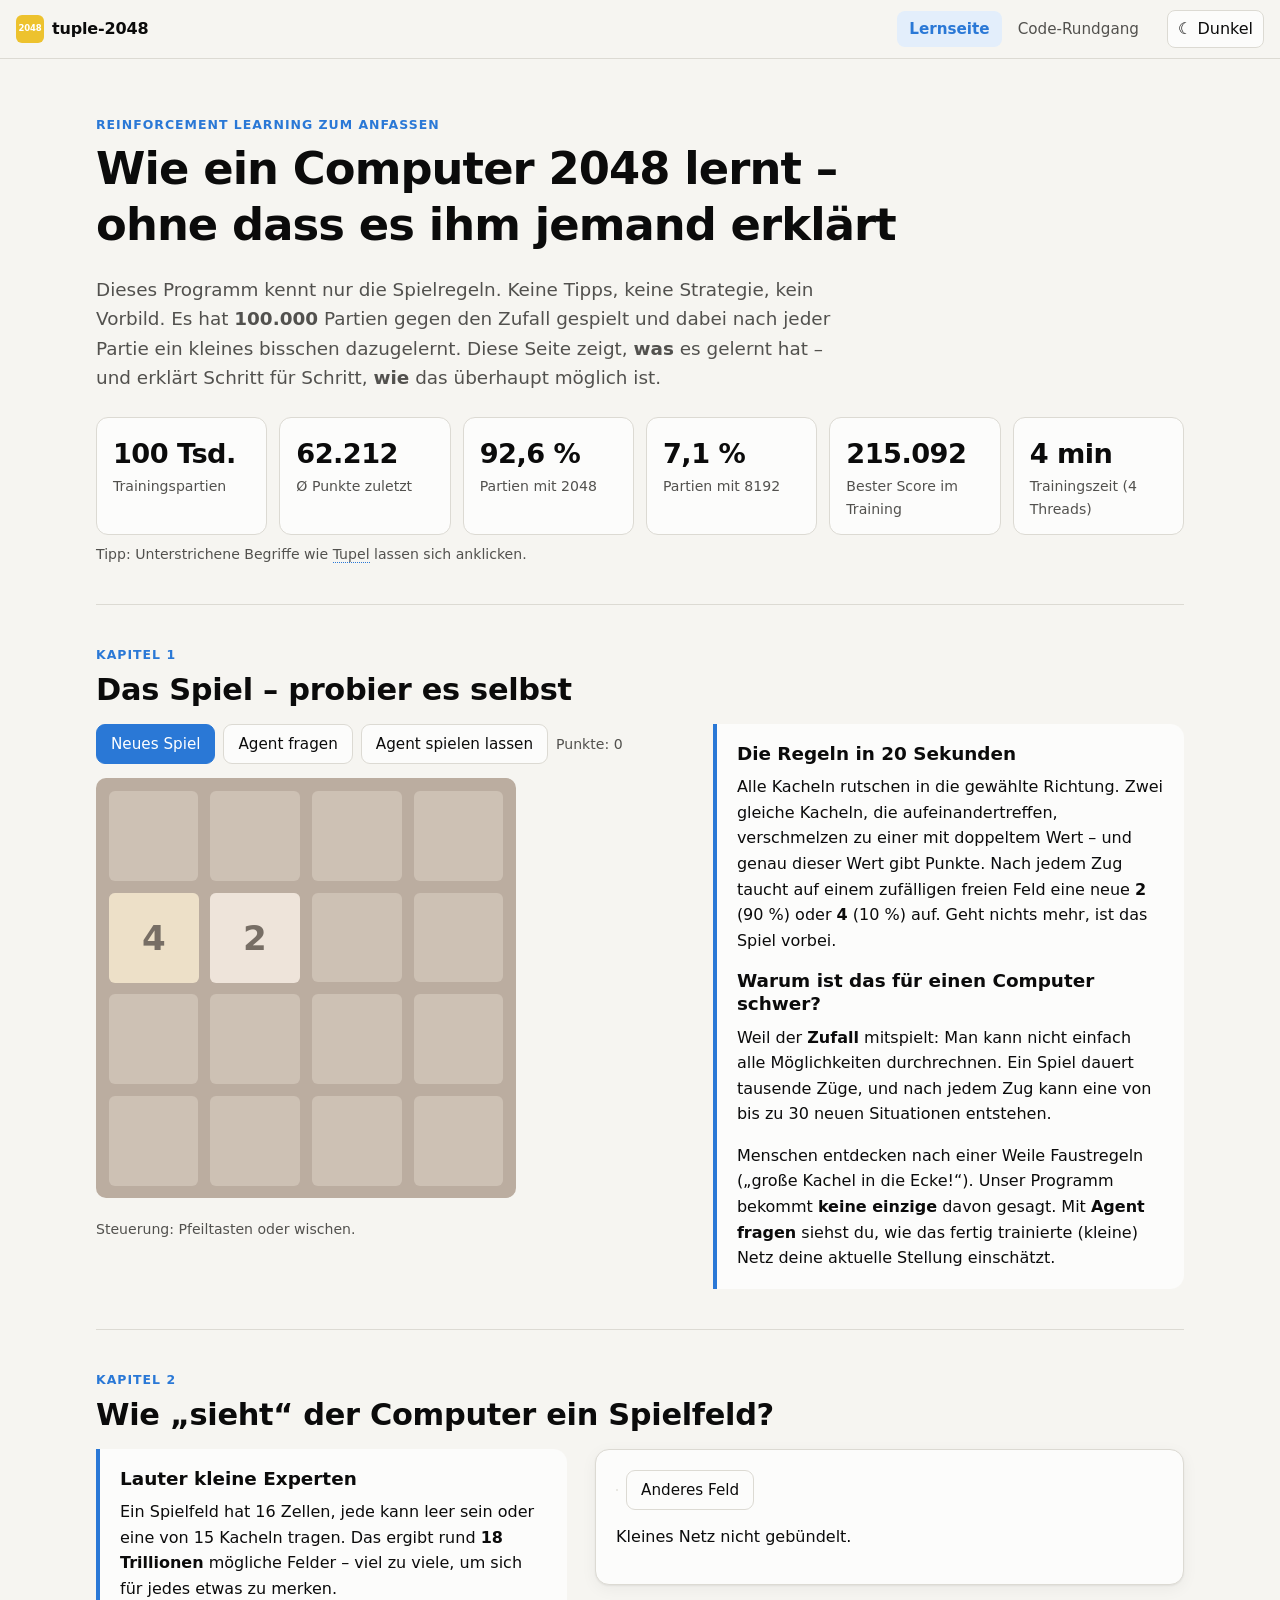
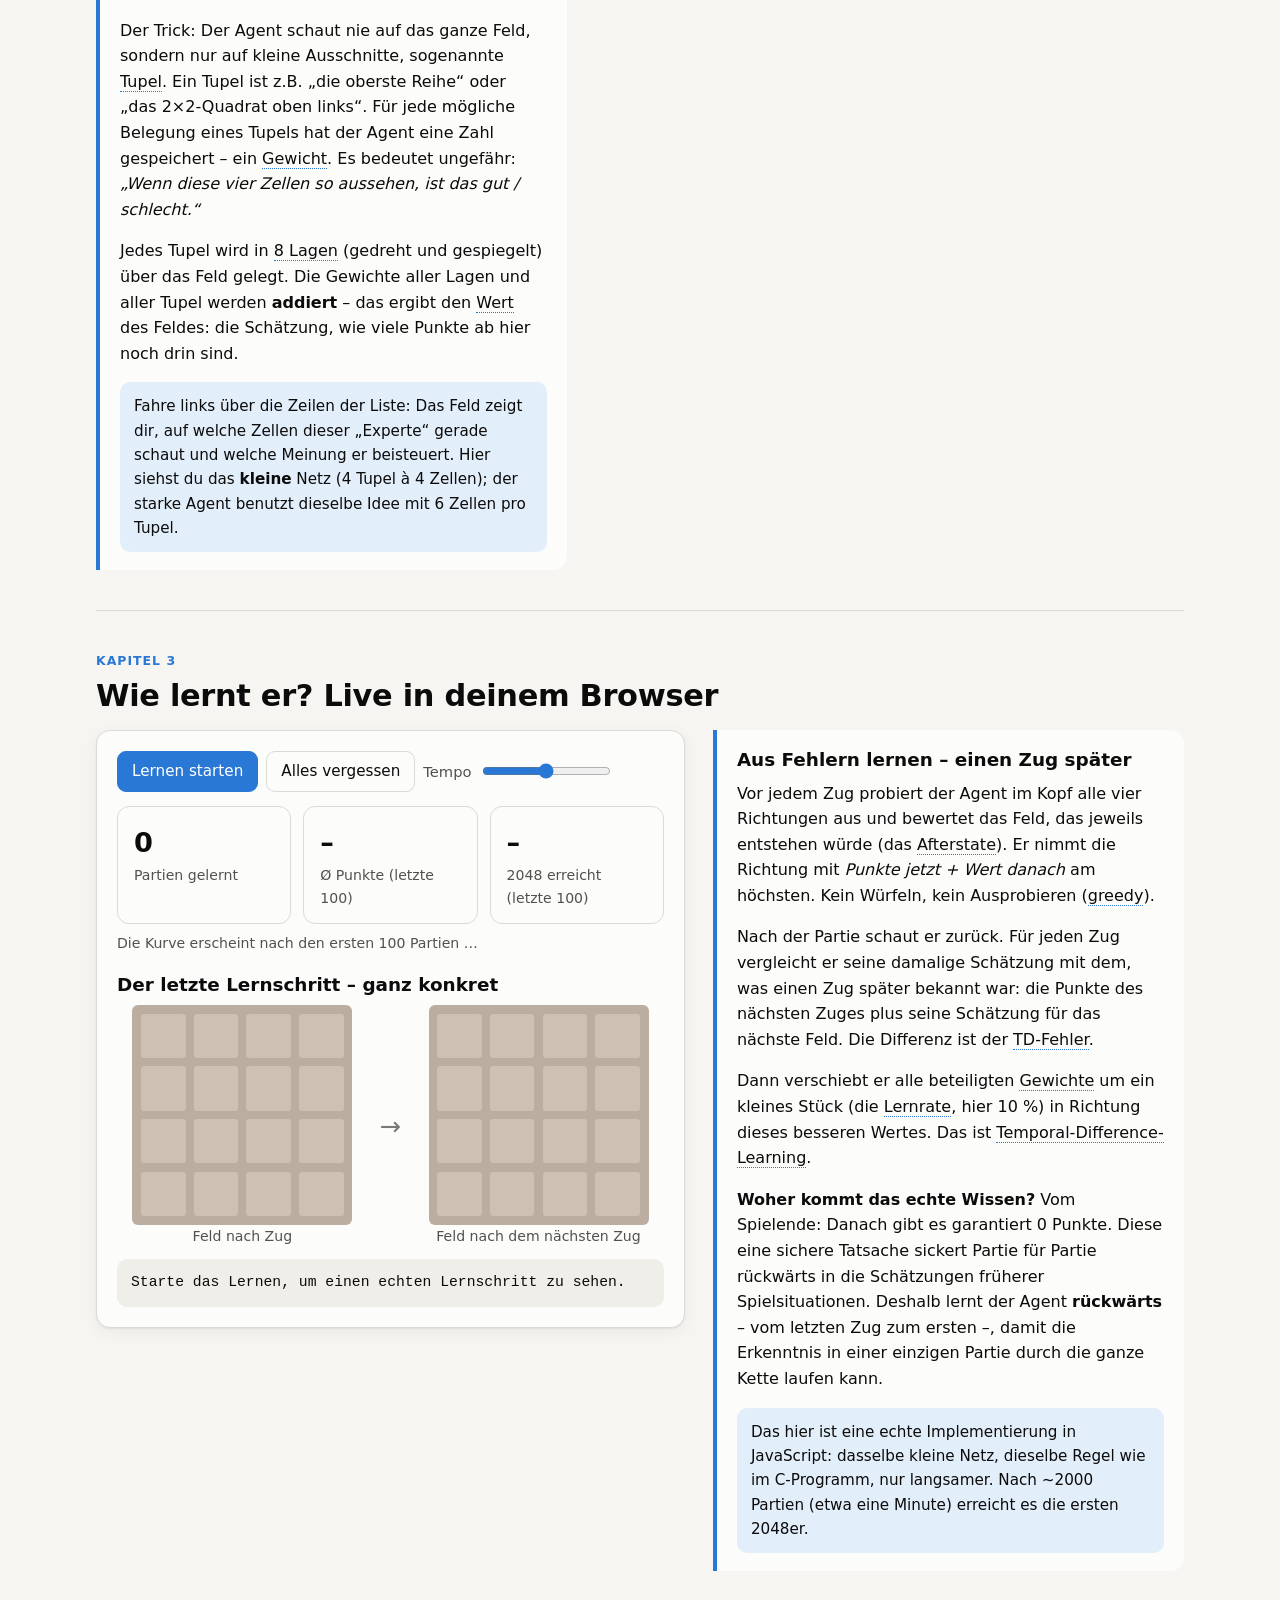
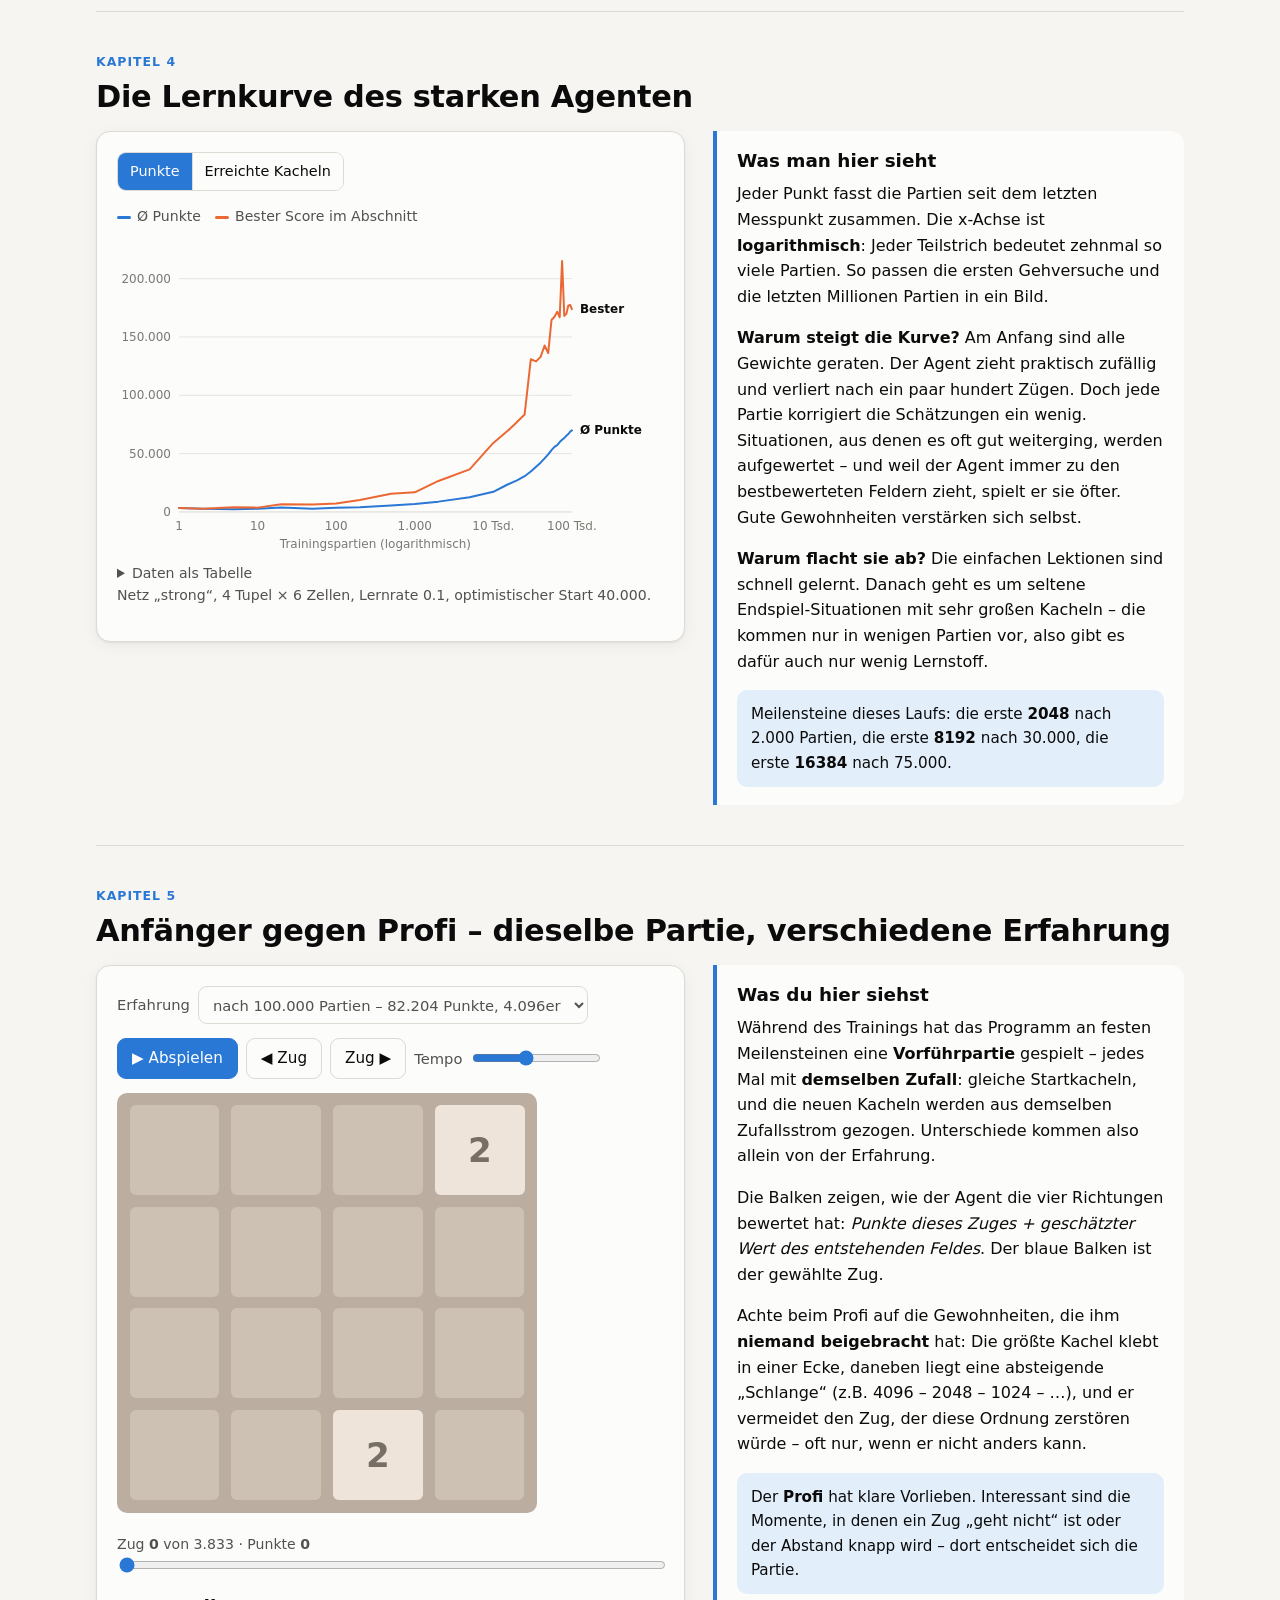
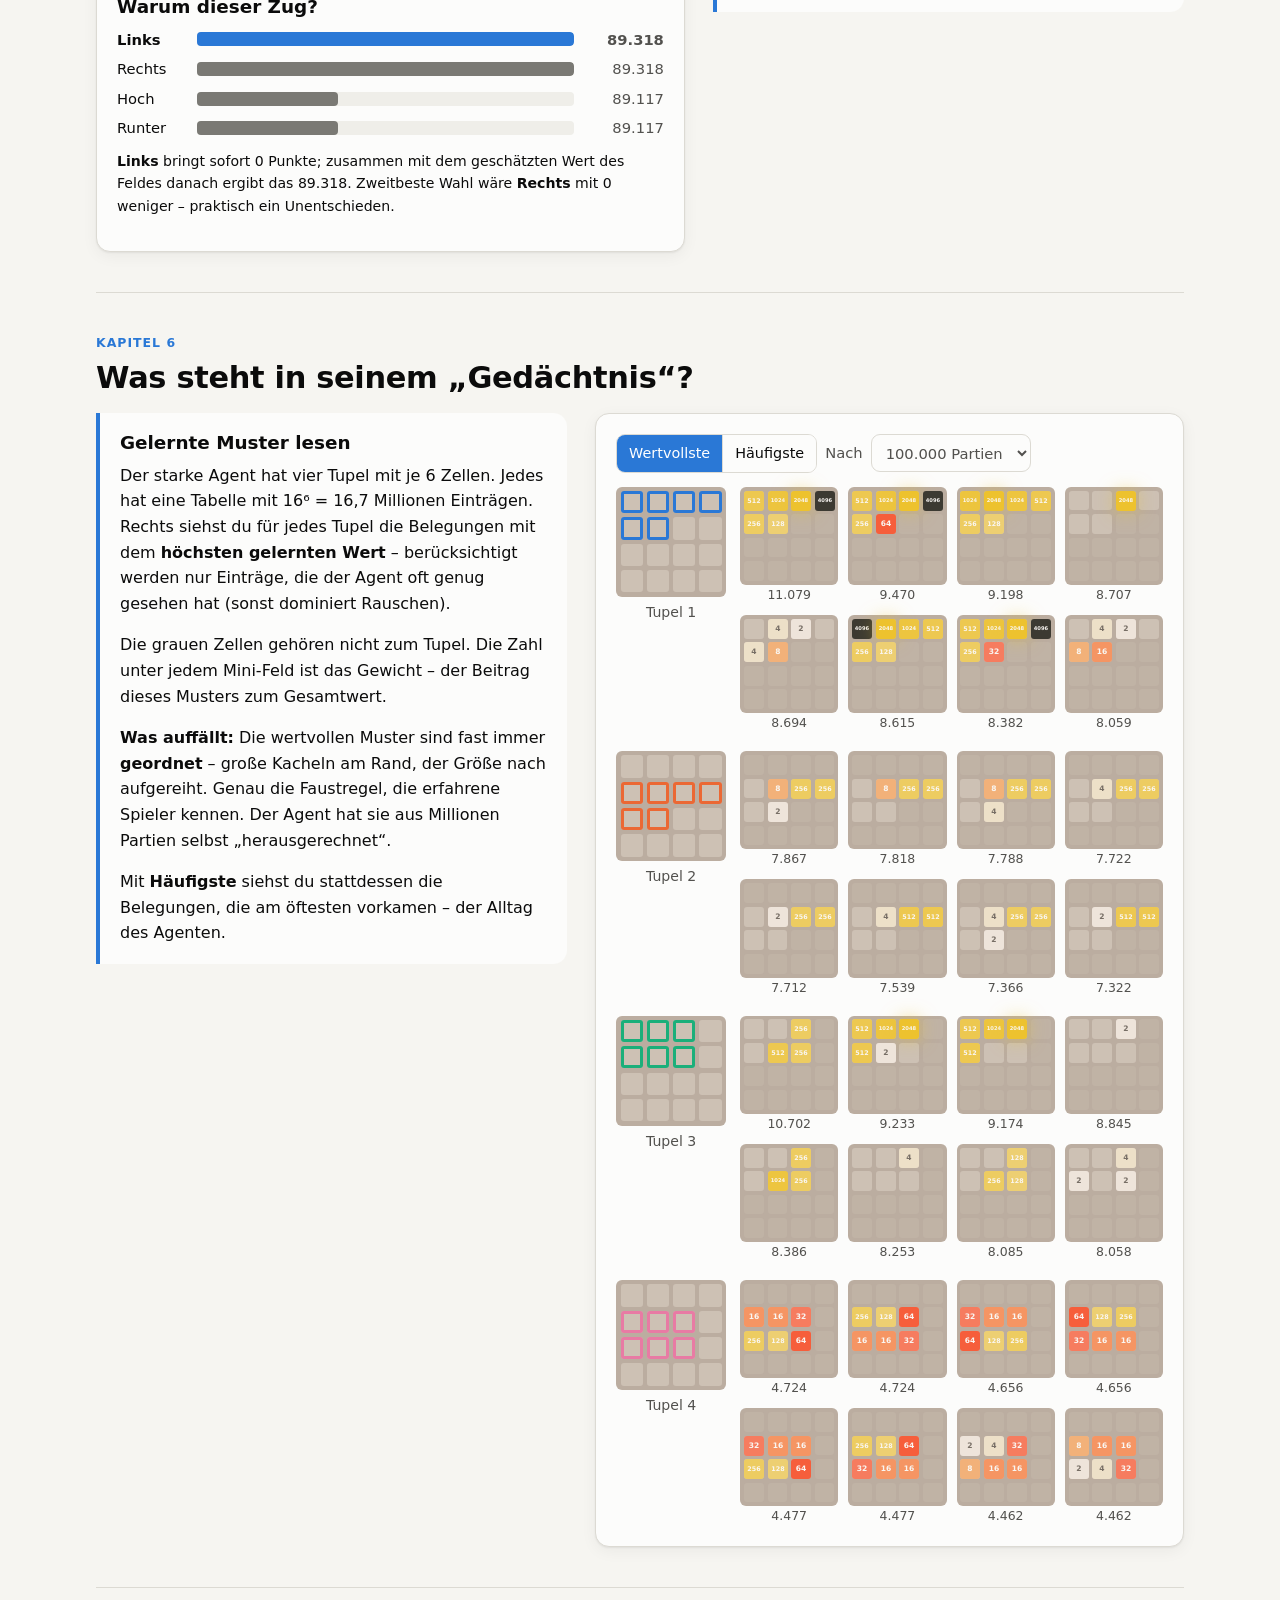
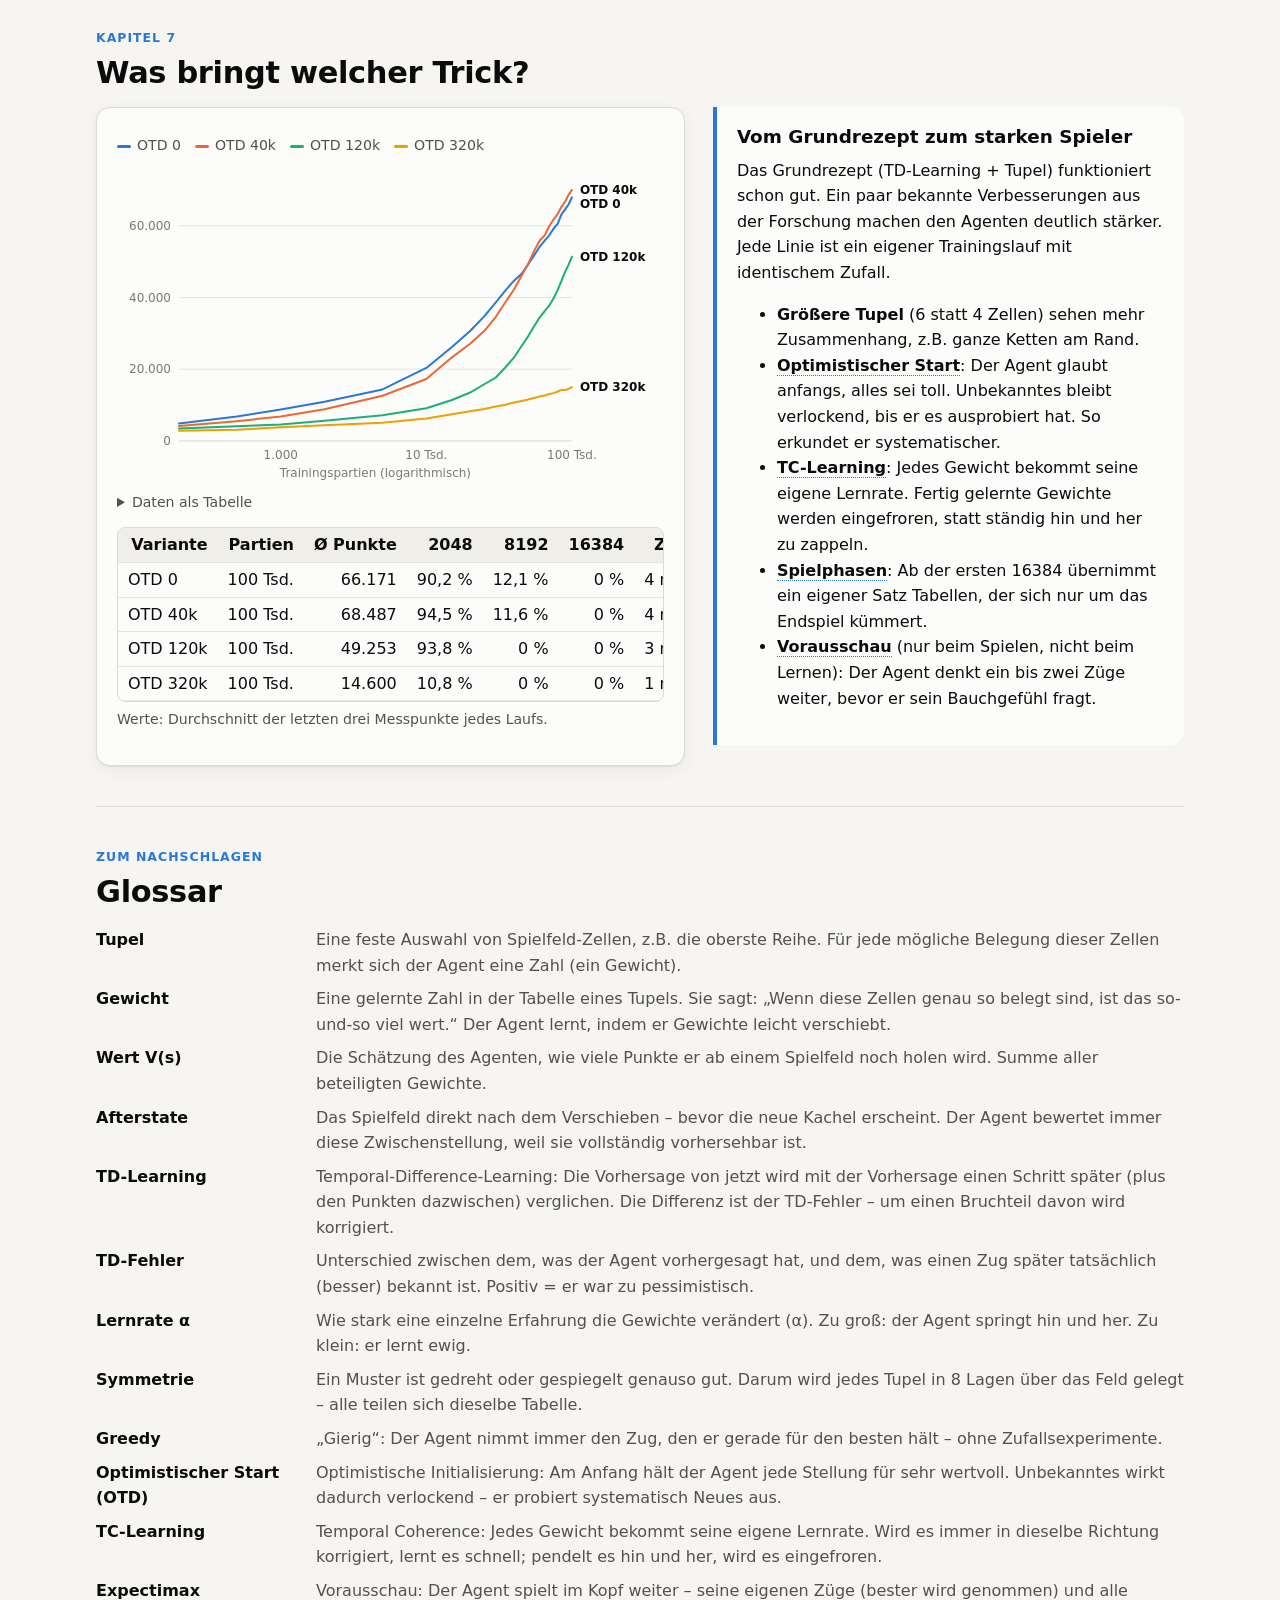
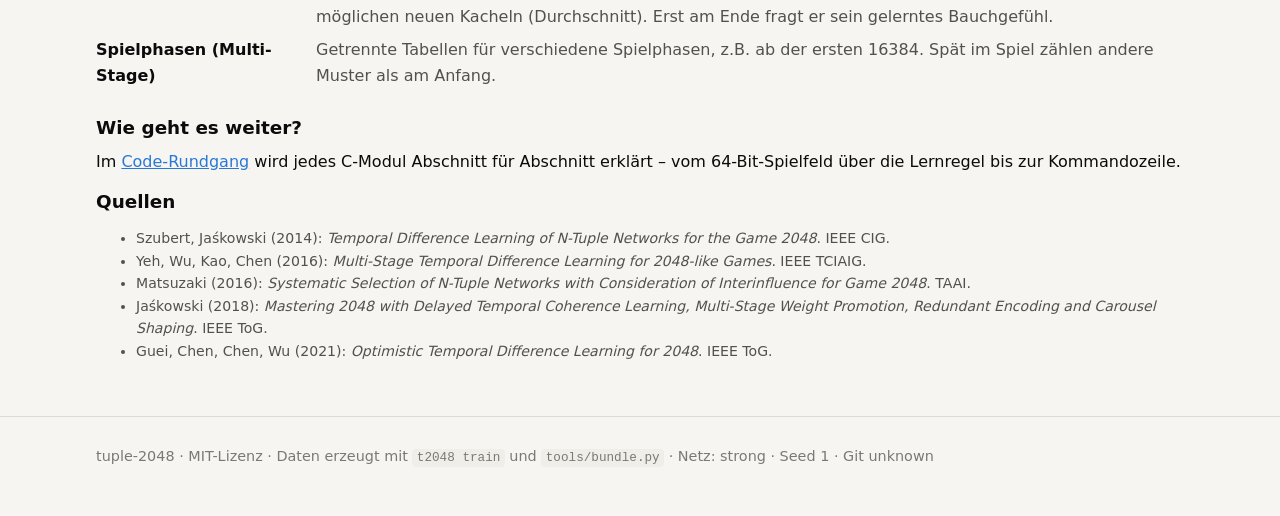
==== web/index.html @ 16621be2 "Initial version: 2048 n-tuple TD learner in C and learning website - Bitboard engine with row lookup" ====
<!doctype html>
<html lang="de">
<head>
<meta charset="utf-8">
<meta name="viewport" content="width=device-width, initial-scale=1">
<title>tuple-2048 – Wie ein Computer 2048 lernt</title>
<meta name="description" content="Ein selbstlernender 2048-Agent (N-Tuple-Netz + TD-Learning in C) – mit Lernkurve, Replays, gelernten Mustern und Erklärungen in einfacher Sprache.">
<link rel="icon" href="data:image/svg+xml,%3Csvg xmlns='http://www.w3.org/2000/svg' viewBox='0 0 32 32'%3E%3Crect width='32' height='32' rx='7' fill='%23edc22e'/%3E%3Ctext x='16' y='21' font-size='11' font-family='Arial' font-weight='700' text-anchor='middle' fill='white'%3E2048%3C/text%3E%3C/svg%3E">
<link rel="stylesheet" href="css/style.css">
</head>
<body>
<header class="topbar">
  <a class="brand" href="index.html"><span class="brand-tile">2048</span> tuple-2048</a>
  <nav class="topnav" aria-label="Bereiche">
    <a href="index.html" aria-current="page">Lernseite</a>
    <a href="code.html">Code-Rundgang</a>
  </nav>
  <button class="theme-btn" type="button">☾ Dunkel</button>
</header>

<main class="wrap">

<section class="hero">
  <div class="kicker">Reinforcement Learning zum Anfassen</div>
  <h1>Wie ein Computer 2048 lernt –<br>ohne dass es ihm jemand erklärt</h1>
  <p class="lead">Dieses Programm kennt nur die Spielregeln. Keine Tipps, keine Strategie, kein Vorbild.
    Es hat <b data-bind="games">…</b> Partien gegen den Zufall gespielt und dabei nach jeder Partie
    ein kleines bisschen dazugelernt. Diese Seite zeigt, <b>was</b> es gelernt hat – und erklärt Schritt für Schritt,
    <b>wie</b> das überhaupt möglich ist.</p>
  <div class="stats" id="hero-stats"></div>
  <p class="muted small">Tipp: Unterstrichene Begriffe wie <span class="term" data-term="tupel">Tupel</span> lassen sich anklicken.</p>
</section>

<!-- 1 ─────────────────────────────────────────────────────────── -->
<section class="chapter" id="spiel">
  <div class="kicker">Kapitel 1</div>
  <h2>Das Spiel – probier es selbst</h2>
  <div class="split">
    <div>
      <div class="controls">
        <button class="btn primary" id="play-new" type="button">Neues Spiel</button>
        <button class="btn" id="play-ask" type="button">Agent fragen</button>
        <button class="btn" id="play-auto" type="button" aria-pressed="false">Agent spielen lassen</button>
        <span class="muted small" id="play-score">Punkte: 0</span>
      </div>
      <div class="board-row">
        <div id="play-board" style="flex: 0 1 420px; min-width: 240px;"></div>
        <div class="board-side">
          <div class="muted small">Steuerung: Pfeiltasten oder wischen.</div>
          <div id="play-advice"></div>
        </div>
      </div>
    </div>
    <div class="explain">
      <h3>Die Regeln in 20 Sekunden</h3>
      <p>Alle Kacheln rutschen in die gewählte Richtung. Zwei gleiche Kacheln, die aufeinandertreffen,
        verschmelzen zu einer mit doppeltem Wert – und genau dieser Wert gibt Punkte. Nach jedem Zug taucht
        auf einem zufälligen freien Feld eine neue <b>2</b> (90 %) oder <b>4</b> (10 %) auf.
        Geht nichts mehr, ist das Spiel vorbei.</p>
      <h3>Warum ist das für einen Computer schwer?</h3>
      <p>Weil der <b>Zufall</b> mitspielt: Man kann nicht einfach alle Möglichkeiten durchrechnen. Ein Spiel dauert
        tausende Züge, und nach jedem Zug kann eine von bis zu 30 neuen Situationen entstehen.</p>
      <p>Menschen entdecken nach einer Weile Faustregeln („große Kachel in die Ecke!“). Unser Programm bekommt
        <b>keine einzige</b> davon gesagt. Mit <b>Agent fragen</b> siehst du, wie das fertig trainierte
        (kleine) Netz deine aktuelle Stellung einschätzt.</p>
    </div>
  </div>
</section>

<!-- 2 ─────────────────────────────────────────────────────────── -->
<section class="chapter" id="sehen">
  <div class="kicker">Kapitel 2</div>
  <h2>Wie „sieht“ der Computer ein Spielfeld?</h2>
  <div class="split rev">
    <div class="explain">
      <h3>Lauter kleine Experten</h3>
      <p>Ein Spielfeld hat 16 Zellen, jede kann leer sein oder eine von 15 Kacheln tragen. Das ergibt
        rund <b>18 Trillionen</b> mögliche Felder – viel zu viele, um sich für jedes etwas zu merken.</p>
      <p>Der Trick: Der Agent schaut nie auf das ganze Feld, sondern nur auf kleine Ausschnitte, sogenannte
        <span class="term" data-term="tupel">Tupel</span>. Ein Tupel ist z.B. „die oberste Reihe“ oder
        „das 2×2-Quadrat oben links“. Für jede mögliche Belegung eines Tupels hat der Agent eine Zahl
        gespeichert – ein <span class="term" data-term="gewicht">Gewicht</span>. Es bedeutet ungefähr:
        <i>„Wenn diese vier Zellen so aussehen, ist das gut / schlecht.“</i></p>
      <p>Jedes Tupel wird in <span class="term" data-term="symmetrie">8 Lagen</span> (gedreht und gespiegelt) über
        das Feld gelegt. Die Gewichte aller Lagen und aller Tupel werden <b>addiert</b> – das ergibt den
        <span class="term" data-term="wert">Wert</span> des Feldes: die Schätzung, wie viele Punkte ab hier
        noch drin sind.</p>
      <p class="note-box small">Fahre links über die Zeilen der Liste: Das Feld zeigt dir, auf welche Zellen dieser
        „Experte“ gerade schaut und welche Meinung er beisteuert. Hier siehst du das <b>kleine</b> Netz
        (4 Tupel à 4 Zellen); der starke Agent benutzt dieselbe Idee mit 6 Zellen pro Tupel.</p>
    </div>
    <div class="card">
      <div class="controls">
        <div class="seg" id="lens-tuples" role="group" aria-label="Tupel wählen"></div>
        <button class="btn" id="lens-next" type="button">Anderes Feld</button>
      </div>
      <div class="board-row">
        <div id="lens-board" style="flex: 0 1 300px; min-width: 220px;"></div>
        <div class="board-side">
          <div class="lens-list" id="lens-list"></div>
        </div>
      </div>
      <p class="small muted" id="lens-total" style="margin-top:12px"></p>
    </div>
  </div>
</section>

<!-- 3 ─────────────────────────────────────────────────────────── -->
<section class="chapter" id="lernen">
  <div class="kicker">Kapitel 3</div>
  <h2>Wie lernt er? Live in deinem Browser</h2>
  <div class="split">
    <div class="card">
      <div class="controls">
        <button class="btn primary" id="live-start" type="button">Lernen starten</button>
        <button class="btn" id="live-reset" type="button">Alles vergessen</button>
        <label class="inline">Tempo <input type="range" id="live-speed" min="1" max="3" value="2"></label>
      </div>
      <div class="stats" style="margin-top:0">
        <div class="stat"><div class="v" id="live-games">0</div><div class="l">Partien gelernt</div></div>
        <div class="stat"><div class="v" id="live-avg">–</div><div class="l">Ø Punkte (letzte 100)</div></div>
        <div class="stat"><div class="v" id="live-2048">–</div><div class="l">2048 erreicht (letzte 100)</div></div>
      </div>
      <div id="live-chart"></div>
      <h3 style="margin-top:18px">Der letzte Lernschritt – ganz konkret</h3>
      <div class="td-flow">
        <div><div id="td-a"></div><div class="small muted" style="text-align:center">Feld nach Zug <span id="td-t"></span></div></div>
        <div class="arrow">→</div>
        <div><div id="td-b"></div><div class="small muted" style="text-align:center">Feld nach dem nächsten Zug</div></div>
      </div>
      <div class="formula" id="td-formula" style="margin-top:12px">Starte das Lernen, um einen echten Lernschritt zu sehen.</div>
    </div>
    <div class="explain">
      <h3>Aus Fehlern lernen – einen Zug später</h3>
      <p>Vor jedem Zug probiert der Agent im Kopf alle vier Richtungen aus und bewertet das Feld, das jeweils
        entstehen würde (das <span class="term" data-term="afterstate">Afterstate</span>). Er nimmt die Richtung mit
        <i>Punkte jetzt + Wert danach</i> am höchsten. Kein Würfeln, kein Ausprobieren
        (<span class="term" data-term="greedy">greedy</span>).</p>
      <p>Nach der Partie schaut er zurück. Für jeden Zug vergleicht er seine damalige Schätzung mit dem, was
        einen Zug später bekannt war: die Punkte des nächsten Zuges plus seine Schätzung für das nächste Feld.
        Die Differenz ist der <span class="term" data-term="tdfehler">TD-Fehler</span>.</p>
      <p>Dann verschiebt er alle beteiligten <span class="term" data-term="gewicht">Gewichte</span> um ein kleines Stück
        (die <span class="term" data-term="lernrate">Lernrate</span>, hier 10 %) in Richtung dieses besseren Wertes.
        Das ist <span class="term" data-term="td">Temporal-Difference-Learning</span>.</p>
      <p><b>Woher kommt das echte Wissen?</b> Vom Spielende: Danach gibt es garantiert 0 Punkte. Diese eine sichere
        Tatsache sickert Partie für Partie rückwärts in die Schätzungen früherer Spielsituationen.
        Deshalb lernt der Agent <b>rückwärts</b> – vom letzten Zug zum ersten –, damit die Erkenntnis in einer
        einzigen Partie durch die ganze Kette laufen kann.</p>
      <p class="note-box small">Das hier ist eine echte Implementierung in JavaScript: dasselbe kleine Netz, dieselbe Regel
        wie im C-Programm, nur langsamer. Nach ~2000 Partien (etwa eine Minute) erreicht es die ersten 2048er.</p>
    </div>
  </div>
</section>

<!-- 4 ─────────────────────────────────────────────────────────── -->
<section class="chapter" id="kurve">
  <div class="kicker">Kapitel 4</div>
  <h2>Die Lernkurve des starken Agenten</h2>
  <div class="split">
    <div class="card">
      <div class="controls">
        <div class="seg" id="curve-mode" role="group" aria-label="Ansicht">
          <button type="button" aria-pressed="true" data-mode="score">Punkte</button>
          <button type="button" aria-pressed="false" data-mode="rates">Erreichte Kacheln</button>
        </div>
      </div>
      <div id="curve-chart"></div>
      <p class="small muted" id="curve-note"></p>
    </div>
    <div class="explain">
      <h3>Was man hier sieht</h3>
      <p>Jeder Punkt fasst die Partien seit dem letzten Messpunkt zusammen. Die x-Achse ist
        <b>logarithmisch</b>: Jeder Teilstrich bedeutet zehnmal so viele Partien. So passen die ersten
        Gehversuche und die letzten Millionen Partien in ein Bild.</p>
      <p><b>Warum steigt die Kurve?</b> Am Anfang sind alle Gewichte geraten. Der Agent zieht praktisch zufällig
        und verliert nach ein paar hundert Zügen. Doch jede Partie korrigiert die Schätzungen ein wenig. Situationen,
        aus denen es oft gut weiterging, werden aufgewertet – und weil der Agent immer zu den bestbewerteten
        Feldern zieht, spielt er sie öfter. Gute Gewohnheiten verstärken sich selbst.</p>
      <p><b>Warum flacht sie ab?</b> Die einfachen Lektionen sind schnell gelernt. Danach geht es um seltene
        Endspiel-Situationen mit sehr großen Kacheln – die kommen nur in wenigen Partien vor, also gibt es
        dafür auch nur wenig Lernstoff.</p>
      <div id="curve-facts"></div>
    </div>
  </div>
</section>

<!-- 5 ─────────────────────────────────────────────────────────── -->
<section class="chapter" id="replay">
  <div class="kicker">Kapitel 5</div>
  <h2>Anfänger gegen Profi – dieselbe Partie, verschiedene Erfahrung</h2>
  <div class="split">
    <div class="card">
      <div class="controls">
        <label class="inline">Erfahrung <select id="rep-select"></select></label>
      </div>
      <div class="controls">
        <button class="btn primary" id="rep-play" type="button">▶ Abspielen</button>
        <button class="btn" id="rep-back" type="button" aria-label="Ein Zug zurück">◀ Zug</button>
        <button class="btn" id="rep-step" type="button" aria-label="Ein Zug vor">Zug ▶</button>
        <label class="inline">Tempo <input type="range" id="rep-speed" min="0" max="5" value="2"></label>
      </div>
      <div class="board-row">
        <div id="rep-board" style="flex: 0 1 420px; min-width: 240px;"></div>
        <div class="board-side">
          <div class="small muted" id="rep-status"></div>
          <input type="range" id="rep-seek" min="0" max="0" value="0" style="width:100%" aria-label="Zug wählen">
          <h3 style="margin:14px 0 4px">Warum dieser Zug?</h3>
          <div class="qbars" id="rep-q"></div>
          <p class="small" id="rep-why"></p>
        </div>
      </div>
    </div>
    <div class="explain">
      <h3>Was du hier siehst</h3>
      <p>Während des Trainings hat das Programm an festen Meilensteinen eine <b>Vorführpartie</b> gespielt –
        jedes Mal mit <b>demselben Zufall</b>: gleiche Startkacheln, und die neuen Kacheln werden aus demselben Zufallsstrom gezogen.
        Unterschiede kommen also allein von der Erfahrung.</p>
      <p>Die Balken zeigen, wie der Agent die vier Richtungen bewertet hat:
        <i>Punkte dieses Zuges + geschätzter Wert des entstehenden Feldes</i>. Der blaue Balken ist der gewählte Zug.</p>
      <p>Achte beim Profi auf die Gewohnheiten, die ihm <b>niemand beigebracht</b> hat: Die größte Kachel klebt in einer
        Ecke, daneben liegt eine absteigende „Schlange“ (z.B. 4096 – 2048 – 1024 – …), und er vermeidet den Zug, der
        diese Ordnung zerstören würde – oft nur, wenn er nicht anders kann.</p>
      <p class="note-box small" id="rep-note">Beim Anfänger (wenige Partien) liegen die Werte nah beieinander –
        er „weiß“ noch nicht, was gut ist.</p>
    </div>
  </div>
</section>

<!-- 6 ─────────────────────────────────────────────────────────── -->
<section class="chapter" id="muster">
  <div class="kicker">Kapitel 6</div>
  <h2>Was steht in seinem „Gedächtnis“?</h2>
  <div class="split rev">
    <div class="explain">
      <h3>Gelernte Muster lesen</h3>
      <p>Der starke Agent hat vier Tupel mit je 6 Zellen. Jedes hat eine Tabelle mit 16⁶ = 16,7 Millionen Einträgen.
        Rechts siehst du für jedes Tupel die Belegungen mit dem <b>höchsten gelernten Wert</b> – berücksichtigt werden nur
        Einträge, die der Agent oft genug gesehen hat (sonst dominiert Rauschen).</p>
      <p>Die grauen Zellen gehören nicht zum Tupel. Die Zahl unter jedem Mini-Feld ist das Gewicht – der Beitrag
        dieses Musters zum Gesamtwert.</p>
      <p><b>Was auffällt:</b> Die wertvollen Muster sind fast immer <b>geordnet</b> – große Kacheln am Rand,
        der Größe nach aufgereiht. Genau die Faustregel, die erfahrene Spieler kennen. Der Agent hat sie
        aus Millionen Partien selbst „herausgerechnet“.</p>
      <p>Mit <b>Häufigste</b> siehst du stattdessen die Belegungen, die am öftesten vorkamen – der Alltag des Agenten.</p>
    </div>
    <div class="card">
      <div class="controls">
        <div class="seg" id="pat-mode" role="group" aria-label="Sortierung">
          <button type="button" aria-pressed="true" data-mode="top_value">Wertvollste</button>
          <button type="button" aria-pressed="false" data-mode="top_visited">Häufigste</button>
        </div>
        <label class="inline">Nach <select id="pat-snap"></select></label>
      </div>
      <div class="patterns" id="patterns"></div>
    </div>
  </div>
</section>

<!-- 7 ─────────────────────────────────────────────────────────── -->
<section class="chapter" id="tricks">
  <div class="kicker">Kapitel 7</div>
  <h2>Was bringt welcher Trick?</h2>
  <div class="split">
    <div class="card">
      <div id="ab-chart"></div>
      <div id="ab-table" style="margin-top:14px"></div>
    </div>
    <div class="explain">
      <h3>Vom Grundrezept zum starken Spieler</h3>
      <p>Das Grundrezept (TD-Learning + Tupel) funktioniert schon gut. Ein paar bekannte Verbesserungen aus der Forschung
        machen den Agenten deutlich stärker. Jede Linie ist ein eigener Trainingslauf mit identischem Zufall.</p>
      <ul>
        <li><b>Größere Tupel</b> (6 statt 4 Zellen) sehen mehr Zusammenhang, z.B. ganze Ketten am Rand.</li>
        <li><b><span class="term" data-term="otd">Optimistischer Start</span></b>: Der Agent glaubt anfangs, alles sei toll.
          Unbekanntes bleibt verlockend, bis er es ausprobiert hat. So erkundet er systematischer.</li>
        <li><b><span class="term" data-term="tc">TC-Learning</span></b>: Jedes Gewicht bekommt seine eigene Lernrate.
          Fertig gelernte Gewichte werden eingefroren, statt ständig hin und her zu zappeln.</li>
        <li><b><span class="term" data-term="multistage">Spielphasen</span></b>: Ab der ersten 16384 übernimmt ein
          eigener Satz Tabellen, der sich nur um das Endspiel kümmert.</li>
        <li><b><span class="term" data-term="expectimax">Vorausschau</span></b> (nur beim Spielen, nicht beim Lernen):
          Der Agent denkt ein bis zwei Züge weiter, bevor er sein Bauchgefühl fragt.</li>
      </ul>
      <div id="showcase"></div>
    </div>
  </div>
</section>

<!-- 8 ─────────────────────────────────────────────────────────── -->
<section class="chapter" id="glossar">
  <div class="kicker">Zum Nachschlagen</div>
  <h2>Glossar</h2>
  <dl class="glossary" id="glossary"></dl>
  <h3 style="margin-top:28px">Wie geht es weiter?</h3>
  <p>Im <a href="code.html">Code-Rundgang</a> wird jedes C-Modul Abschnitt für Abschnitt erklärt – vom 64-Bit-Spielfeld
    über die Lernregel bis zur Kommandozeile.</p>
  <h3>Quellen</h3>
  <ul class="small muted">
    <li>Szubert, Jaśkowski (2014): <i>Temporal Difference Learning of N-Tuple Networks for the Game 2048</i>. IEEE CIG.</li>
    <li>Yeh, Wu, Kao, Chen (2016): <i>Multi-Stage Temporal Difference Learning for 2048-like Games</i>. IEEE TCIAIG.</li>
    <li>Matsuzaki (2016): <i>Systematic Selection of N-Tuple Networks with Consideration of Interinfluence for Game 2048</i>. TAAI.</li>
    <li>Jaśkowski (2018): <i>Mastering 2048 with Delayed Temporal Coherence Learning, Multi-Stage Weight Promotion, Redundant Encoding and Carousel Shaping</i>. IEEE ToG.</li>
    <li>Guei, Chen, Chen, Wu (2021): <i>Optimistic Temporal Difference Learning for 2048</i>. IEEE ToG.</li>
  </ul>
</section>

</main>
<footer>
  <div class="wrap">tuple-2048 · MIT-Lizenz · Daten erzeugt mit <code>t2048 train</code> und <code>tools/bundle.py</code> ·
    <span id="footer-meta"></span></div>
</footer>

<script src="data/runs.js"></script>
<script src="js/engine.js"></script>
<script src="js/common.js"></script>
<script src="js/chart.js"></script>
<script src="js/dashboard.js"></script>
</body>
</html>
---- web/css/style.css ----
/* tuple-2048 – shared styles for the learning page and the code walkthrough */

:root {
  color-scheme: light;
  --bg: #f6f5f1;
  --surface: #fcfcfb;
  --surface-2: #efeee9;
  --border: #dcdad3;
  --text: #0b0b0b;
  --text-2: #52514e;
  --text-3: #7a7974;
  --accent: #2a78d6;
  --accent-soft: #e3eefb;
  --good: #1f8a4c;
  --bad: #c9372c;
  --s1: #2a78d6;
  --s2: #eb6834;
  --s3: #1baf7a;
  --s4: #eda100;
  --s5: #e87ba4;
  --grid: #e6e4de;
  --board: #bbada0;
  --cell: #cdc1b4;
  --shadow: 0 1px 2px rgba(0, 0, 0, .06), 0 4px 16px rgba(0, 0, 0, .05);
  --mono: ui-monospace, "SF Mono", "Cascadia Code", "JetBrains Mono", Menlo, Consolas, monospace;
  --sans: system-ui, -apple-system, "Segoe UI", Roboto, "Helvetica Neue", Arial, sans-serif;
  --code-kw: #8a3ffc;
  --code-type: #0f7b8a;
  --code-str: #a35200;
  --code-num: #b42318;
  --code-com: #6b7a6b;
  --code-pre: #9b4f96;
}

@media (prefers-color-scheme: dark) {
  :root:not([data-theme="light"]) {
    color-scheme: dark;
    --bg: #121211;
    --surface: #1a1a19;
    --surface-2: #232321;
    --border: #383835;
    --text: #ffffff;
    --text-2: #c3c2b7;
    --text-3: #908f87;
    --accent: #5598e7;
    --accent-soft: #1d2c40;
    --good: #4cc27e;
    --bad: #ef6b60;
    --s1: #3987e5;
    --s2: #d95926;
    --s3: #199e70;
    --s4: #c98500;
    --s5: #d55181;
    --grid: #2c2c2a;
    --board: #4a4540;
    --cell: #5c5650;
    --shadow: 0 1px 2px rgba(0, 0, 0, .4);
    --code-kw: #c39bff;
    --code-type: #5fc7d4;
    --code-str: #f2a86b;
    --code-num: #ff8a80;
    --code-com: #8fa08f;
    --code-pre: #e29be0;
  }
}

:root[data-theme="dark"] {
  color-scheme: dark;
  --bg: #121211;
  --surface: #1a1a19;
  --surface-2: #232321;
  --border: #383835;
  --text: #ffffff;
  --text-2: #c3c2b7;
  --text-3: #908f87;
  --accent: #5598e7;
  --accent-soft: #1d2c40;
  --good: #4cc27e;
  --bad: #ef6b60;
  --s1: #3987e5;
  --s2: #d95926;
  --s3: #199e70;
  --s4: #c98500;
  --s5: #d55181;
  --grid: #2c2c2a;
  --board: #4a4540;
  --cell: #5c5650;
  --shadow: 0 1px 2px rgba(0, 0, 0, .4);
  --code-kw: #c39bff;
  --code-type: #5fc7d4;
  --code-str: #f2a86b;
  --code-num: #ff8a80;
  --code-com: #8fa08f;
  --code-pre: #e29be0;
}

* { box-sizing: border-box; }
html { scroll-behavior: smooth; }
body {
  margin: 0;
  background: var(--bg);
  color: var(--text);
  font: 16px/1.6 var(--sans);
  -webkit-font-smoothing: antialiased;
}
a { color: var(--accent); }
code { font-family: var(--mono); font-size: .88em; background: var(--surface-2); padding: .1em .35em; border-radius: 4px; }
h1, h2, h3, h4 { line-height: 1.25; margin: 0 0 .5em; }
h1 { font-size: clamp(1.9rem, 4vw, 2.8rem); letter-spacing: -.02em; }
h2 { font-size: clamp(1.4rem, 3vw, 1.9rem); letter-spacing: -.01em; }
h3 { font-size: 1.15rem; }
p { margin: 0 0 1em; }
button, select, input { font: inherit; color: inherit; }

/* ---- top bar ---- */
.topbar {
  position: sticky; top: 0; z-index: 20;
  display: flex; align-items: center; gap: 16px;
  padding: 10px 16px;
  background: color-mix(in srgb, var(--bg) 88%, transparent);
  backdrop-filter: blur(8px);
  border-bottom: 1px solid var(--border);
}
.brand { font-weight: 700; letter-spacing: -.01em; text-decoration: none; color: var(--text); display: flex; align-items: center; gap: 8px; }
.brand-tile { width: 28px; height: 28px; border-radius: 6px; background: #edc22e; color: #fff; font-size: 8.5px; letter-spacing: -.02em; display: grid; place-items: center; font-weight: 800; }
.topnav { display: flex; gap: 4px; margin-left: auto; flex-wrap: wrap; }
.topnav a {
  text-decoration: none; color: var(--text-2); padding: 6px 12px; border-radius: 8px; font-size: .95rem;
}
.topnav a[aria-current="page"] { background: var(--accent-soft); color: var(--accent); font-weight: 600; }
.theme-btn { border: 1px solid var(--border); background: var(--surface); border-radius: 8px; padding: 5px 10px; cursor: pointer; }

/* ---- layout ---- */
.wrap { max-width: 1120px; margin: 0 auto; padding: 0 16px; }
.wrap.wide { max-width: 1480px; }
.hero { padding: 56px 0 24px; }
.hero .lead { font-size: 1.15rem; color: var(--text-2); max-width: 760px; }
section.chapter { padding: 40px 0; border-top: 1px solid var(--border); scroll-margin-top: 56px; }
.module { scroll-margin-top: 64px; }
.kicker { text-transform: uppercase; font-size: .78rem; letter-spacing: .08em; color: var(--accent); font-weight: 700; margin-bottom: 6px; }
.split { display: grid; grid-template-columns: minmax(0, 1.25fr) minmax(0, 1fr); gap: 28px; align-items: start; }
.split.rev { grid-template-columns: minmax(0, 1fr) minmax(0, 1.25fr); }
@media (max-width: 860px) {
  .split, .split.rev { grid-template-columns: minmax(0, 1fr); }
}
.card {
  background: var(--surface); border: 1px solid var(--border); border-radius: 14px;
  padding: 20px; box-shadow: var(--shadow);
}
.explain { background: var(--surface); border-left: 4px solid var(--accent); border-radius: 0 14px 14px 0; padding: 18px 20px; }
.explain h3 { margin-top: 0; }
.explain p:last-child { margin-bottom: 0; }
.muted { color: var(--text-2); }
.small { font-size: .88rem; }
.note-box { background: var(--accent-soft); border-radius: 10px; padding: 12px 14px; font-size: .95rem; }

/* ---- stat tiles ---- */
.stats { display: grid; grid-template-columns: repeat(auto-fit, minmax(160px, 1fr)); gap: 12px; margin: 24px 0 8px; }
.stat { background: var(--surface); border: 1px solid var(--border); border-radius: 12px; padding: 14px 16px; }
.stat .v { font-size: 1.7rem; font-weight: 700; letter-spacing: -.02em; font-variant-numeric: tabular-nums; }
.stat .l { color: var(--text-2); font-size: .88rem; }

/* ---- controls ---- */
.controls { display: flex; flex-wrap: wrap; gap: 8px; align-items: center; margin: 0 0 14px; }
.btn {
  border: 1px solid var(--border); background: var(--surface); padding: 7px 14px; border-radius: 9px; cursor: pointer;
  font-size: .95rem; min-height: 38px;
}
.btn:hover { border-color: var(--accent); }
.btn.primary { background: var(--accent); border-color: var(--accent); color: #fff; }
.btn[aria-pressed="true"] { background: var(--accent-soft); border-color: var(--accent); color: var(--accent); font-weight: 600; }
.seg { display: inline-flex; border: 1px solid var(--border); border-radius: 9px; overflow: hidden; flex-wrap: wrap; }
.seg button { border: 0; background: var(--surface); padding: 7px 12px; cursor: pointer; font-size: .9rem; min-height: 36px; }
.seg button + button { border-left: 1px solid var(--border); }
.seg button[aria-pressed="true"] { background: var(--accent); color: #fff; }
select { border: 1px solid var(--border); background: var(--surface); border-radius: 9px; padding: 7px 10px; min-height: 38px; }
input[type="range"] { accent-color: var(--accent); }
label.inline { display: inline-flex; align-items: center; gap: 8px; color: var(--text-2); font-size: .92rem; }

/* ---- 2048 board ---- */
.board {
  --size: min(100%, 420px);
  width: var(--size); aspect-ratio: 1; position: relative;
  background: var(--board); border-radius: 10px; padding: 3%;
  touch-action: none; user-select: none;
}
.board .cells, .board .tiles { position: absolute; inset: 3%; }
.board .cell, .board .tile {
  position: absolute; width: 22.75%; height: 22.75%; border-radius: 6px;
}
.board .cell { background: var(--cell); }
.board .tile {
  display: grid; place-items: center; font-weight: 800; color: #776e65;
  transition: left var(--anim, 100ms) ease-in-out, top var(--anim, 100ms) ease-in-out;
  font-size: clamp(12px, 4.2vw, 30px);
  container-type: inline-size;
}
.board.mini { border-radius: 6px; padding: 4%; }
.board.mini .cells, .board.mini .tiles { inset: 4%; }
.board.mini .cell, .board.mini .tile { width: 22%; height: 22%; border-radius: 3px; }
.tile span { font-size: 38cqw; line-height: 1; }
.tile.n3 span { font-size: 32cqw; } .tile.n4 span { font-size: 26cqw; } .tile.n5 span { font-size: 21cqw; }
.tile.pop { animation: pop 160ms ease-out; }
.tile.merge { animation: merge 160ms ease-out; }
@keyframes pop { from { transform: scale(.2); } to { transform: scale(1); } }
@keyframes merge { 50% { transform: scale(1.14); } }
.tile.hl { outline: 3px solid var(--hl, #2a78d6); outline-offset: -3px; }
.cell.hl { box-shadow: inset 0 0 0 3px var(--hl, #2a78d6); }
.cell.dim, .tile.dim { opacity: .28; }

.e1 { background: #eee4da; } .e2 { background: #ede0c8; }
.e3 { background: #f2b179; color: #f9f6f2 !important; } .e4 { background: #f59563; color: #f9f6f2 !important; }
.e5 { background: #f67c5f; color: #f9f6f2 !important; } .e6 { background: #f65e3b; color: #f9f6f2 !important; }
.e7 { background: #edcf72; color: #f9f6f2 !important; } .e8 { background: #edcc61; color: #f9f6f2 !important; }
.e9 { background: #edc850; color: #f9f6f2 !important; } .e10 { background: #edc53f; color: #f9f6f2 !important; }
.e11 { background: #edc22e; color: #f9f6f2 !important; box-shadow: 0 0 18px rgba(237, 194, 46, .55); }
.e12 { background: #3c3a32; color: #f9f6f2 !important; } .e13 { background: #2f4f6f; color: #f9f6f2 !important; }
.e14 { background: #6b2f6f; color: #f9f6f2 !important; } .e15 { background: #8a1c1c; color: #f9f6f2 !important; }
.tile.any { background: transparent; border: 2px dashed rgba(0,0,0,.25); color: transparent; }

.board-row { display: flex; gap: 20px; flex-wrap: wrap; align-items: flex-start; }
.board-side { flex: 1 1 220px; min-width: 0; }

/* ---- q bars ---- */
.qbars { display: grid; gap: 6px; margin: 10px 0; }
.qbar { display: grid; grid-template-columns: 72px 1fr 82px; gap: 8px; align-items: center; font-size: .92rem; }
.qbar .track { height: 14px; background: var(--surface-2); border-radius: 4px; overflow: hidden; }
.qbar .fill { height: 100%; background: var(--text-3); border-radius: 0 4px 4px 0; transition: width 120ms; }
.qbar.best .fill { background: var(--accent); }
.qbar.best { font-weight: 700; }
.qbar .num { text-align: right; font-variant-numeric: tabular-nums; color: var(--text-2); }
.qbar.invalid { color: var(--text-3); }

/* ---- charts ---- */
.chart { position: relative; width: 100%; }
.chart svg { display: block; width: 100%; height: auto; overflow: visible; }
.chart > .tooltip { top: 0; left: 0; }
.chart .axis text { fill: var(--text-3); font-size: 12px; font-family: var(--sans); }
.chart .axis line, .chart .gridline { stroke: var(--grid); stroke-width: 1; }
.chart .line { fill: none; stroke-width: 2; stroke-linejoin: round; stroke-linecap: round; }
.chart .label { font-size: 12px; font-weight: 600; fill: var(--text); font-family: var(--sans); }
.chart .annot text { font-size: 11px; fill: var(--text-2); font-family: var(--sans); }
.chart .annot line { stroke: var(--text-3); stroke-dasharray: 3 3; }
.chart .cross { stroke: var(--text-3); stroke-width: 1; }
.tooltip {
  position: absolute; pointer-events: none; background: var(--surface); border: 1px solid var(--border);
  box-shadow: var(--shadow); border-radius: 8px; padding: 8px 10px; font-size: .85rem; white-space: nowrap; z-index: 5;
  opacity: 0; transition: opacity 80ms;
}
.tooltip .sw { display: inline-block; width: 10px; height: 3px; border-radius: 2px; vertical-align: middle; margin-right: 6px; }
.legend { display: flex; flex-wrap: wrap; gap: 14px; font-size: .88rem; color: var(--text-2); margin: 6px 0 4px; }
.legend .sw { display: inline-block; width: 14px; height: 3px; border-radius: 2px; vertical-align: middle; margin-right: 6px; }
details.table-view { margin-top: 10px; font-size: .88rem; }
details.table-view summary { cursor: pointer; color: var(--text-2); }
.tbl-scroll { max-height: 280px; overflow: auto; margin-top: 8px; border: 1px solid var(--border); border-radius: 8px; }
table.data { border-collapse: collapse; width: 100%; font-variant-numeric: tabular-nums; }
table.data th, table.data td { padding: 4px 10px; text-align: right; border-bottom: 1px solid var(--grid); white-space: nowrap; }
table.data th { position: sticky; top: 0; background: var(--surface-2); font-weight: 600; }

/* ---- patterns ---- */
.patterns { display: grid; gap: 18px; }
.ptuple { display: grid; grid-template-columns: 110px 1fr; gap: 14px; align-items: start; }
@media (max-width: 560px) { .ptuple { grid-template-columns: 1fr; } }
.pgrid { display: grid; grid-template-columns: repeat(auto-fill, minmax(78px, 1fr)); gap: 10px; }
.pitem { text-align: center; font-size: .78rem; color: var(--text-2); }
.pitem .board { --size: 100%; }

/* ---- glossary ---- */
.term { border-bottom: 1px dotted var(--accent); cursor: help; position: relative; }
.term-pop {
  position: absolute; z-index: 30; max-width: 300px; background: var(--surface); border: 1px solid var(--border);
  box-shadow: var(--shadow); border-radius: 10px; padding: 10px 12px; font-size: .9rem; line-height: 1.45;
}
dl.glossary { display: grid; grid-template-columns: minmax(120px, 200px) 1fr; gap: 8px 20px; }
dl.glossary dt { font-weight: 700; }
dl.glossary dd { margin: 0; color: var(--text-2); }
@media (max-width: 560px) { dl.glossary { grid-template-columns: 1fr; } dl.glossary dd { margin-bottom: 8px; } }

/* ---- TD step ---- */
.td-flow { display: grid; grid-template-columns: 1fr auto 1fr; gap: 12px; align-items: center; }
@media (max-width: 560px) { .td-flow { grid-template-columns: 1fr; } .td-flow .arrow { transform: rotate(90deg); justify-self: center; } }
.td-flow .arrow { font-size: 1.6rem; color: var(--text-3); text-align: center; }
.formula { font-family: var(--mono); background: var(--surface-2); border-radius: 10px; padding: 12px 14px; font-size: .92rem; overflow-x: auto; }
.formula .pos { color: var(--good); font-weight: 700; }
.formula .neg { color: var(--bad); font-weight: 700; }

/* ---- lens ---- */
.lens-list { display: grid; gap: 4px; font-size: .9rem; font-variant-numeric: tabular-nums; }
.lens-row { display: grid; grid-template-columns: 22px 1fr 90px; gap: 8px; align-items: center; padding: 3px 6px; border-radius: 6px; cursor: default; }
.lens-row:hover, .lens-row.active { background: var(--accent-soft); }
.lens-row .dot { width: 12px; height: 12px; border-radius: 3px; }
.lens-row .val { text-align: right; }
.lens-sum { border-top: 1px solid var(--border); margin-top: 6px; padding-top: 6px; font-weight: 700; display: flex; justify-content: space-between; }

/* ---- footer ---- */
footer { border-top: 1px solid var(--border); padding: 28px 0 48px; color: var(--text-3); font-size: .9rem; }

/* ---- code walkthrough ---- */
.code-layout { display: grid; grid-template-columns: 240px minmax(0, 1fr); gap: 24px; padding-top: 24px; }
@media (max-width: 900px) { .code-layout { grid-template-columns: minmax(0, 1fr); } .code-nav { position: static !important; max-height: none !important; } }
.code-nav { position: sticky; top: 64px; align-self: start; max-height: calc(100vh - 80px); overflow: auto; font-size: .92rem; }
.code-nav .grp { text-transform: uppercase; font-size: .72rem; letter-spacing: .08em; color: var(--text-3); margin: 14px 0 4px; font-weight: 700; }
.code-nav a { display: block; text-decoration: none; color: var(--text-2); padding: 4px 8px; border-radius: 6px; font-family: var(--mono); font-size: .85rem; }
.code-nav a.active, .code-nav a:hover { background: var(--accent-soft); color: var(--accent); }
.module { margin-bottom: 48px; }
.module-head { display: flex; align-items: baseline; gap: 12px; flex-wrap: wrap; margin: 8px 0 12px; }
.module-head .file { font-family: var(--mono); font-size: .9rem; color: var(--text-3); }
.sec { display: grid; grid-template-columns: minmax(0, 4fr) minmax(0, 7fr); border: 1px solid var(--border); border-radius: 12px; overflow: hidden; margin-bottom: 14px; background: var(--surface); }
@media (max-width: 1100px) { .sec { grid-template-columns: minmax(0, 1fr); } }
.sec-doc { padding: 16px 18px; border-right: 1px solid var(--border); }
@media (max-width: 1100px) { .sec-doc { border-right: 0; border-bottom: 1px solid var(--border); } }
.sec-doc h3, .sec-doc h4 { margin-top: 0; }
.sec-doc table { border-collapse: collapse; font-size: .88rem; margin: 0 0 1em; }
.sec-doc th, .sec-doc td { border: 1px solid var(--border); padding: 4px 8px; text-align: left; }
.sec-doc pre.diagram { font-family: var(--mono); font-size: .8rem; background: var(--surface-2); padding: 10px; border-radius: 8px; overflow-x: auto; }
.sec-code { background: var(--surface-2); overflow-x: auto; font-family: var(--mono); font-size: .8rem; line-height: 1.55; padding: 10px 0; }
.ln { display: grid; grid-template-columns: 44px auto; white-space: pre; padding-right: 12px; }
.ln .no { color: var(--text-3); text-align: right; padding-right: 12px; user-select: none; }
.ln.has-note { background: color-mix(in srgb, var(--accent) 9%, transparent); cursor: pointer; }
.ln.has-note .no { color: var(--accent); font-weight: 700; }
.ln.open { background: color-mix(in srgb, var(--accent) 18%, transparent); }
.ln-note { white-space: normal; font-family: var(--sans); font-size: .88rem; background: var(--surface); border-left: 3px solid var(--accent); margin: 2px 12px 6px 44px; padding: 6px 10px; border-radius: 0 8px 8px 0; color: var(--text); }
.notes-toggle { margin-left: auto; }
.tok-kw { color: var(--code-kw); } .tok-type { color: var(--code-type); } .tok-str { color: var(--code-str); }
.tok-num { color: var(--code-num); } .tok-com { color: var(--code-com); font-style: italic; } .tok-pre { color: var(--code-pre); }
.arch { width: 100%; max-width: 820px; }
.arch .box rect { fill: var(--surface); stroke: var(--border); stroke-width: 1.5; }
.arch .box.hot rect { stroke: var(--accent); stroke-width: 2; }
.arch text { fill: var(--text); font-family: var(--sans); font-size: 15px; }
.arch .sub { fill: var(--text-2); font-size: 12.5px; }
.arch .edge { stroke: var(--text-3); stroke-width: 1.5; fill: none; marker-end: url(#arrow); }
.arch .edge.data { stroke-dasharray: 5 4; }
label.inline select { max-width: 100%; min-width: 0; }
#rep-select { max-width: min(100%, calc(100vw - 150px)); }
.td-flow .board { --size: min(100%, 220px); margin: 0 auto; }
label.inline { max-width: 100%; min-width: 0; }
label.inline select { flex: 1 1 auto; width: 100%; }
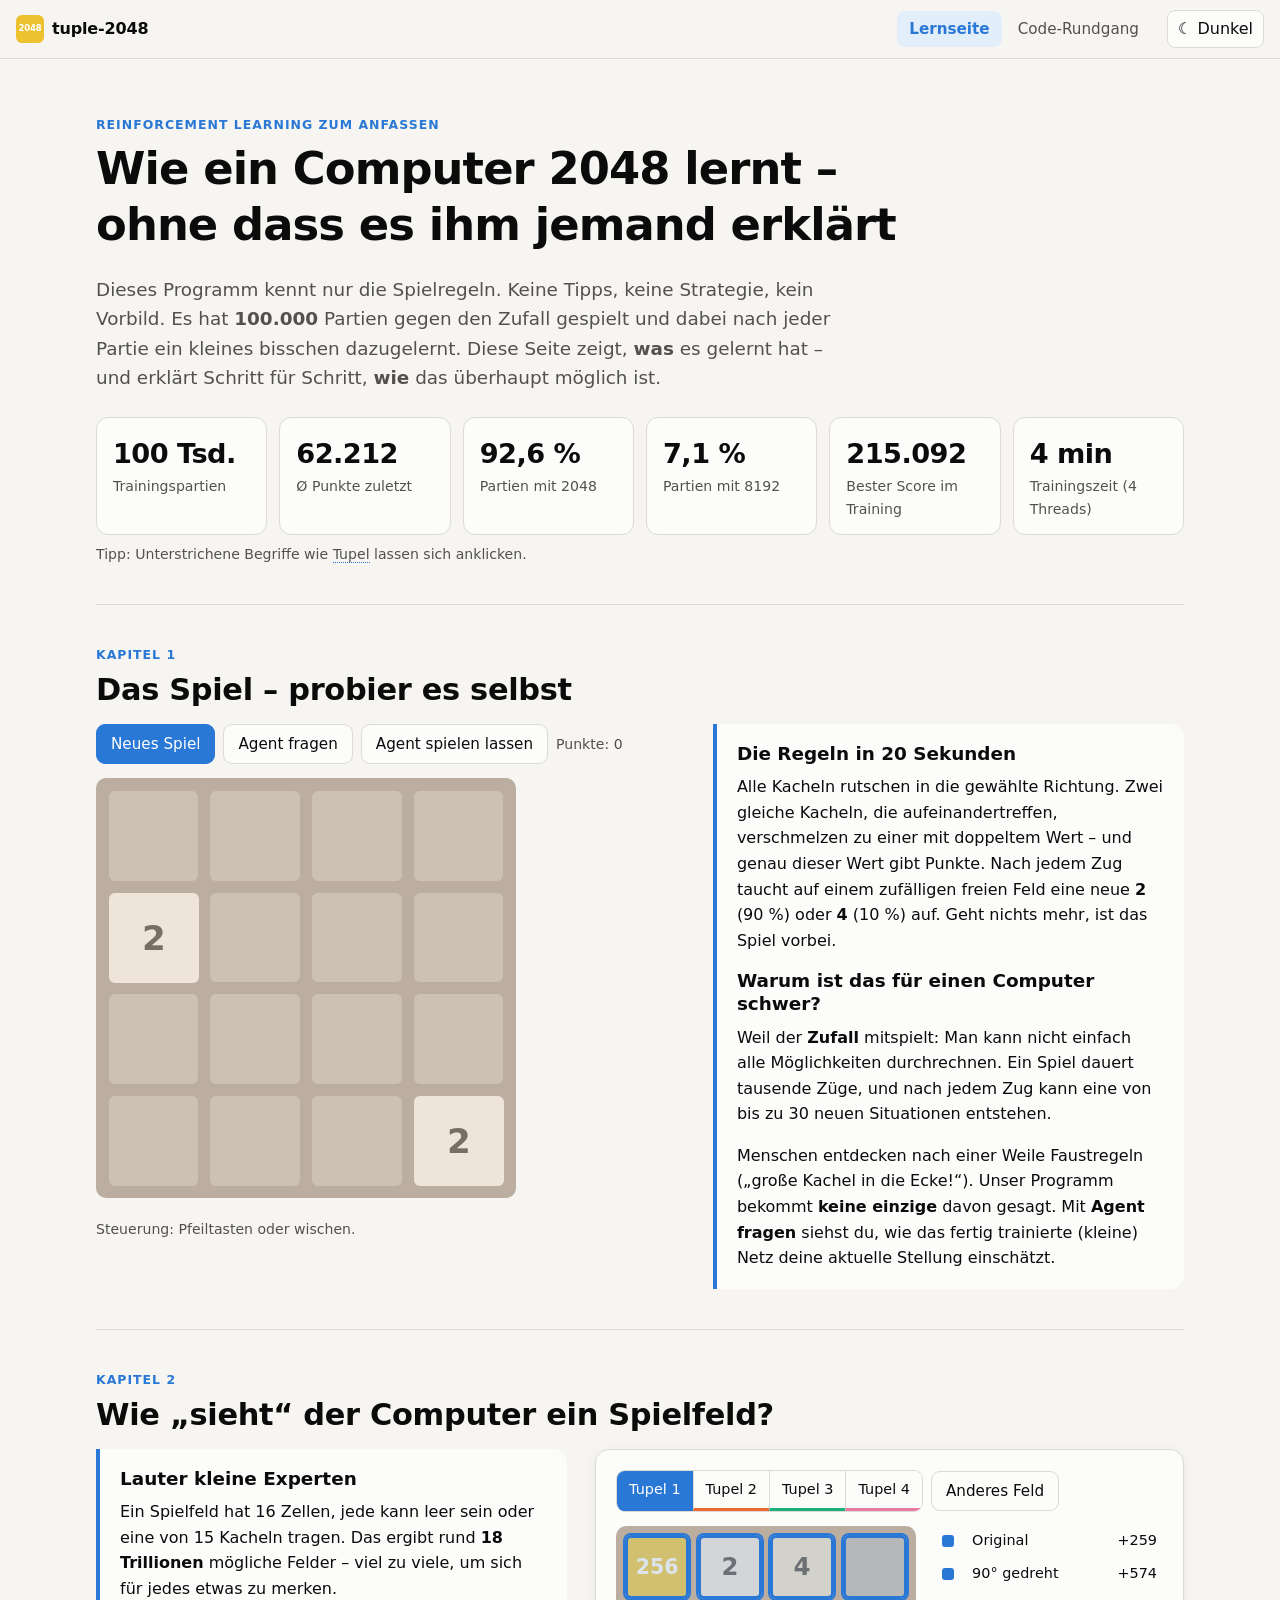
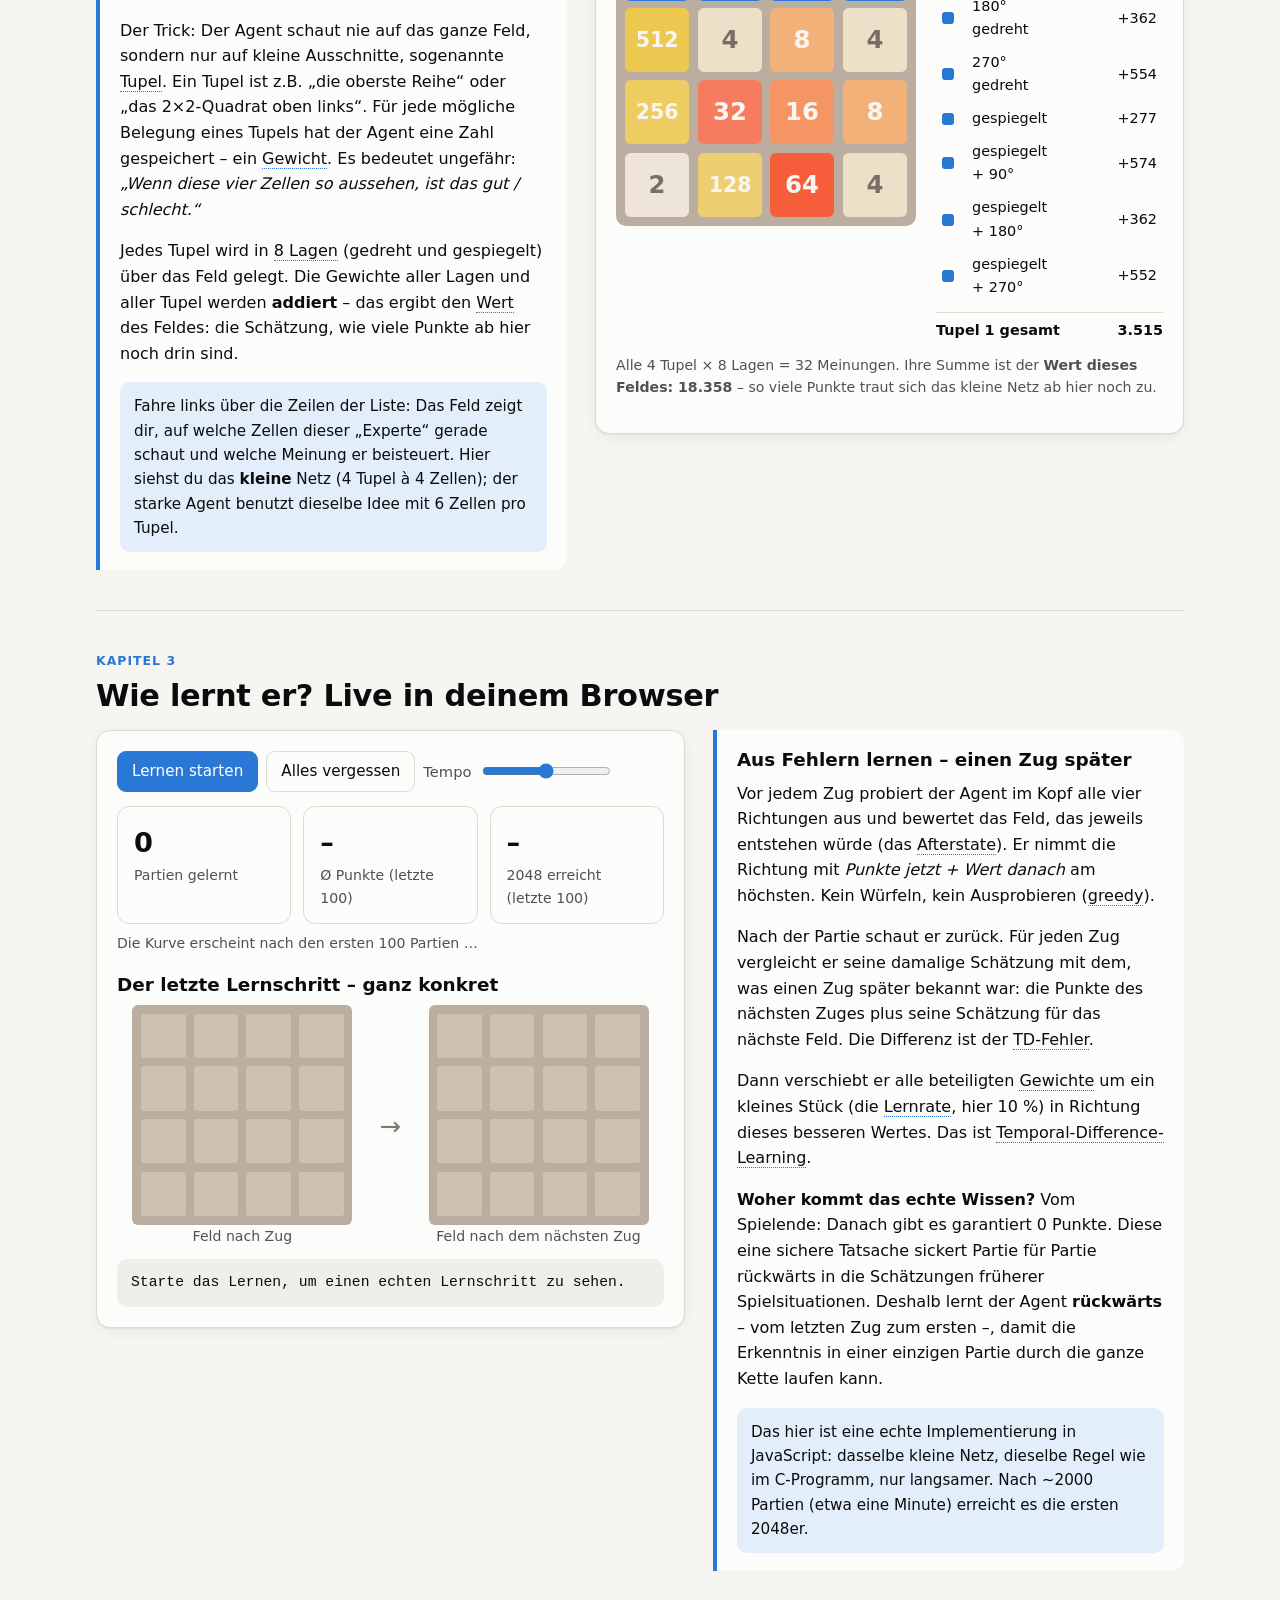
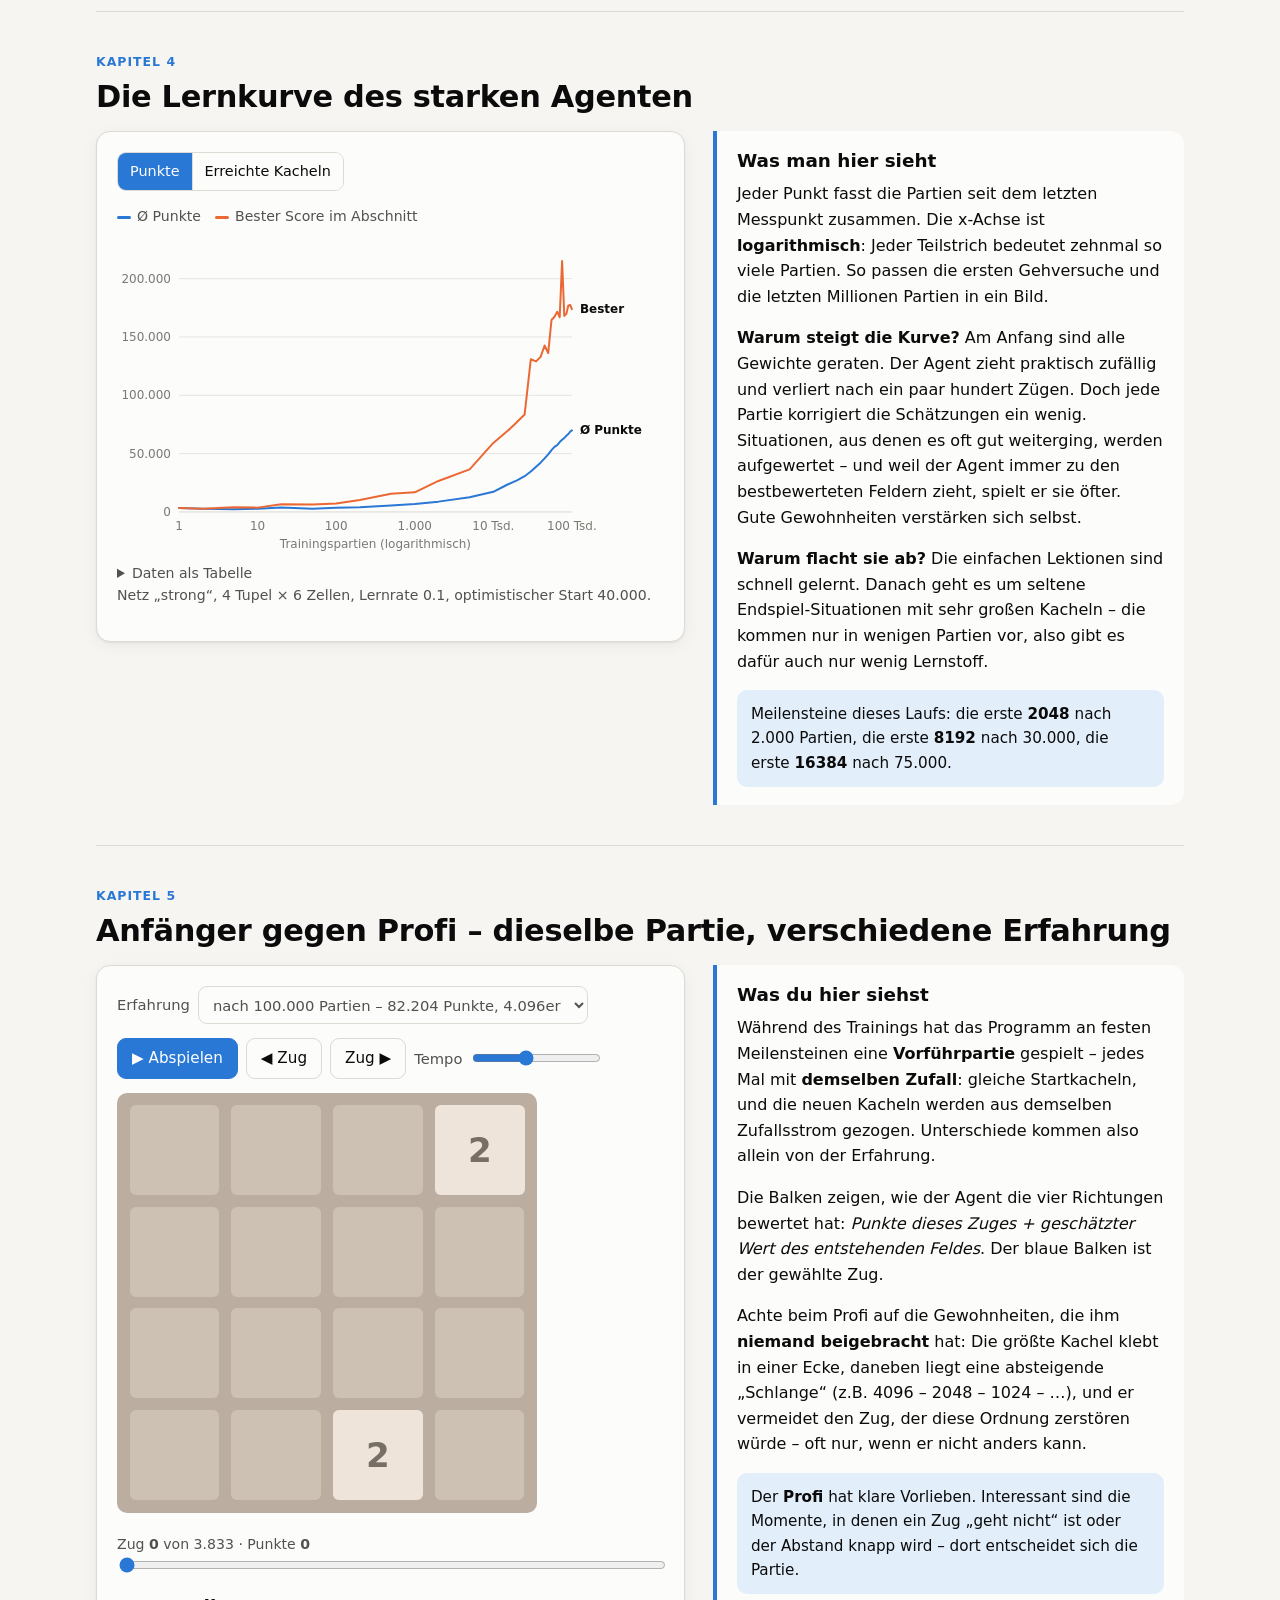
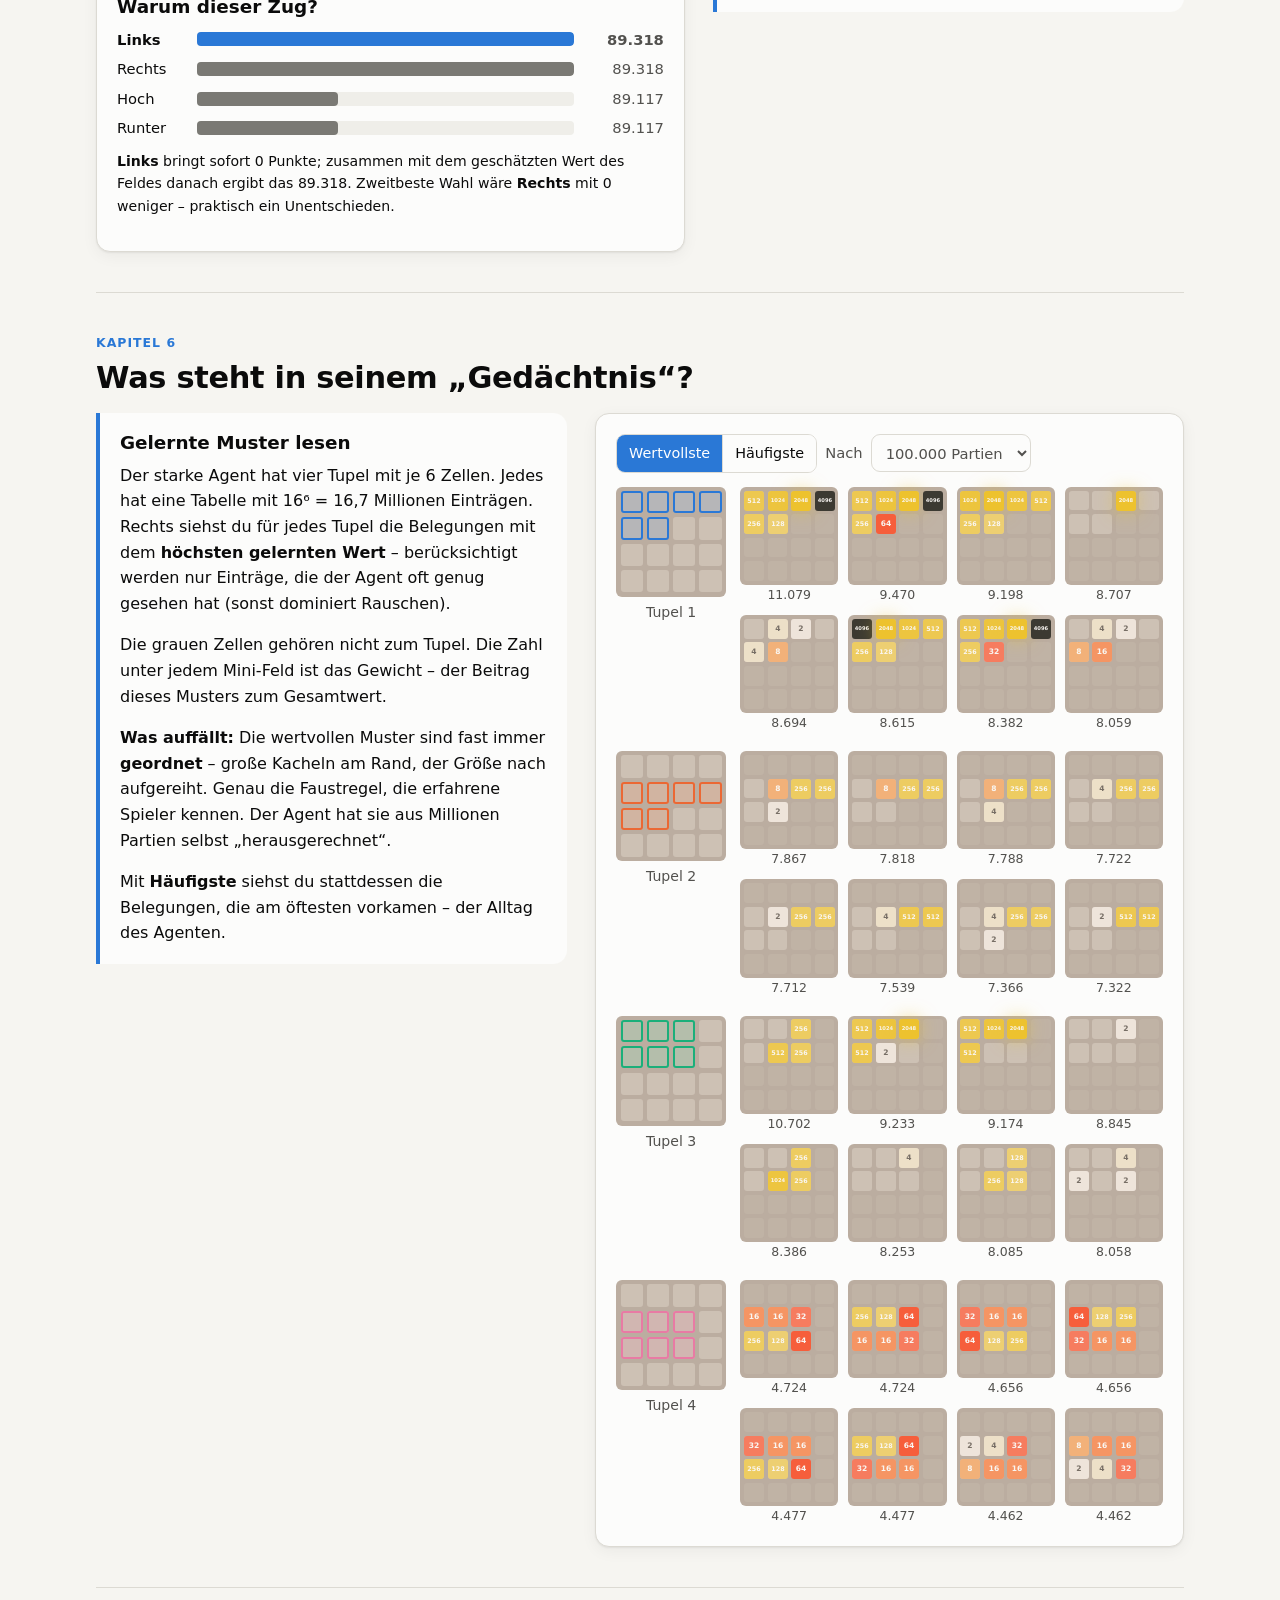
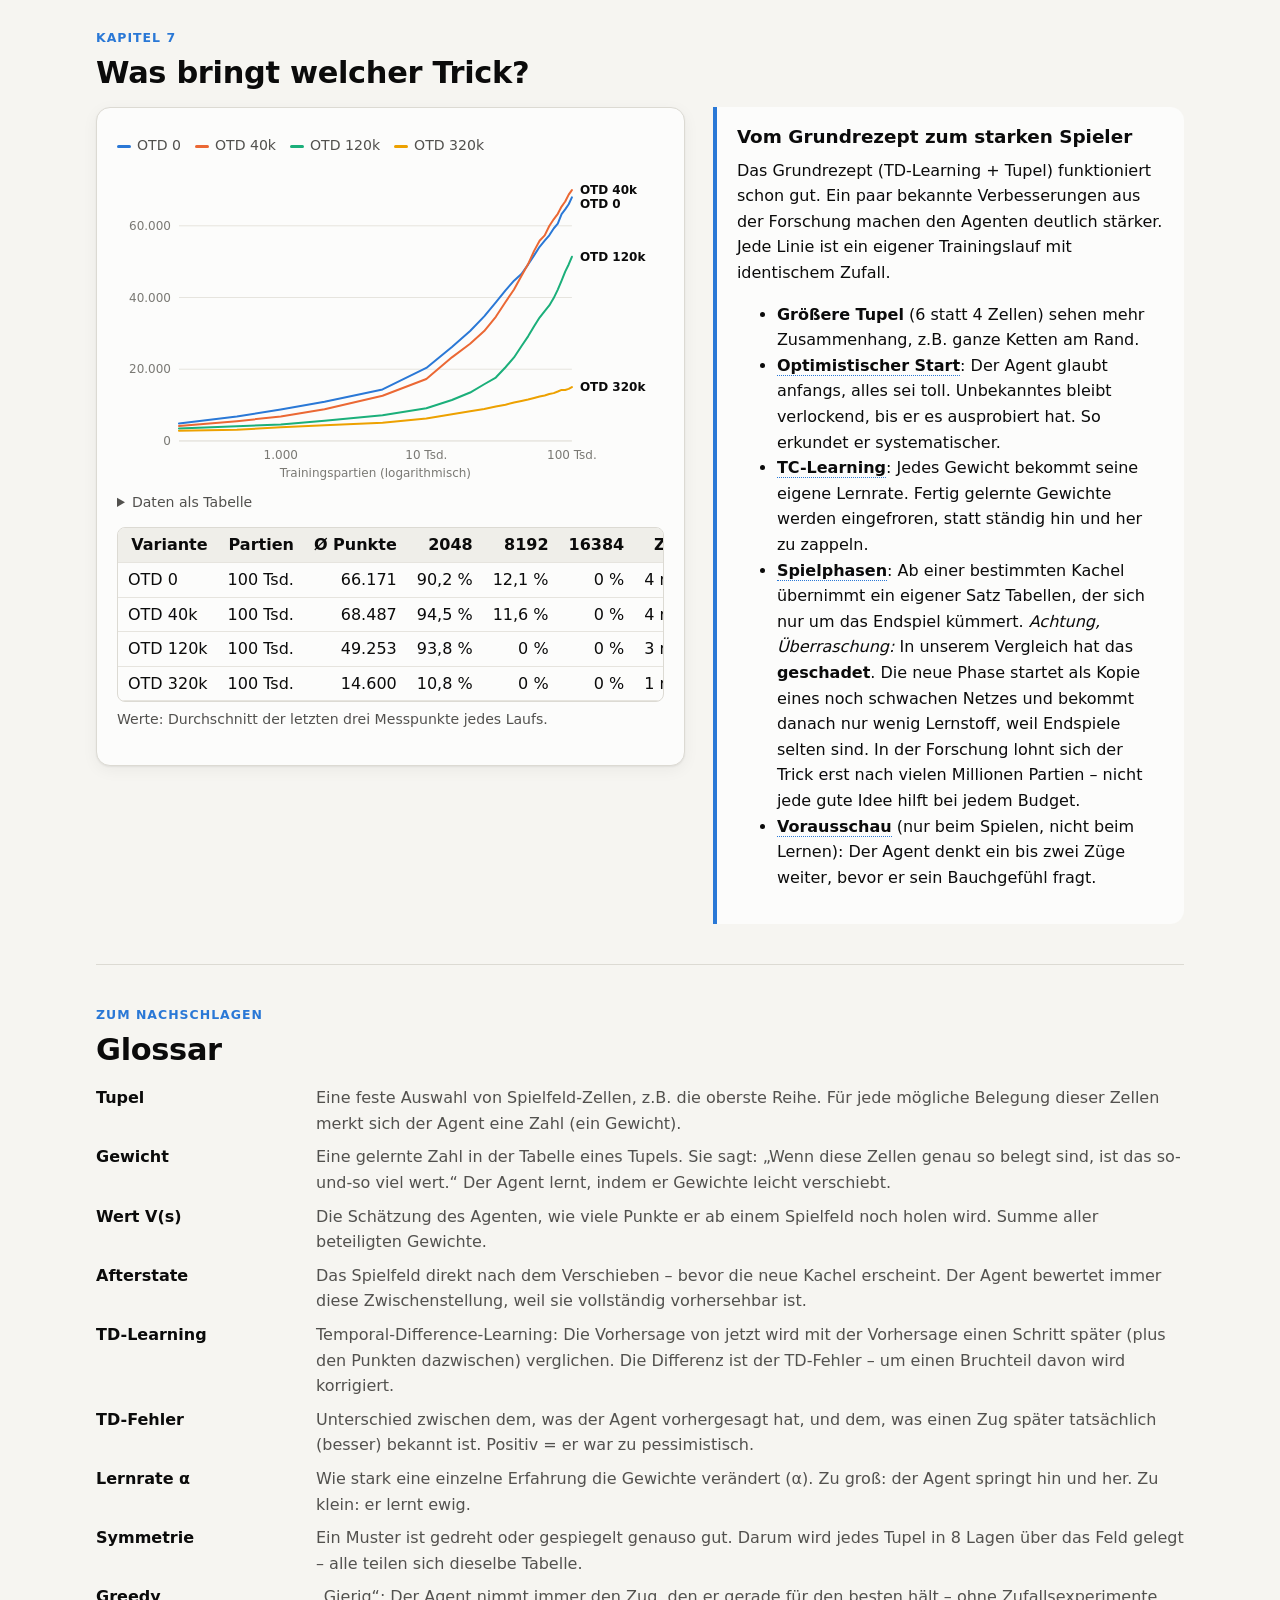
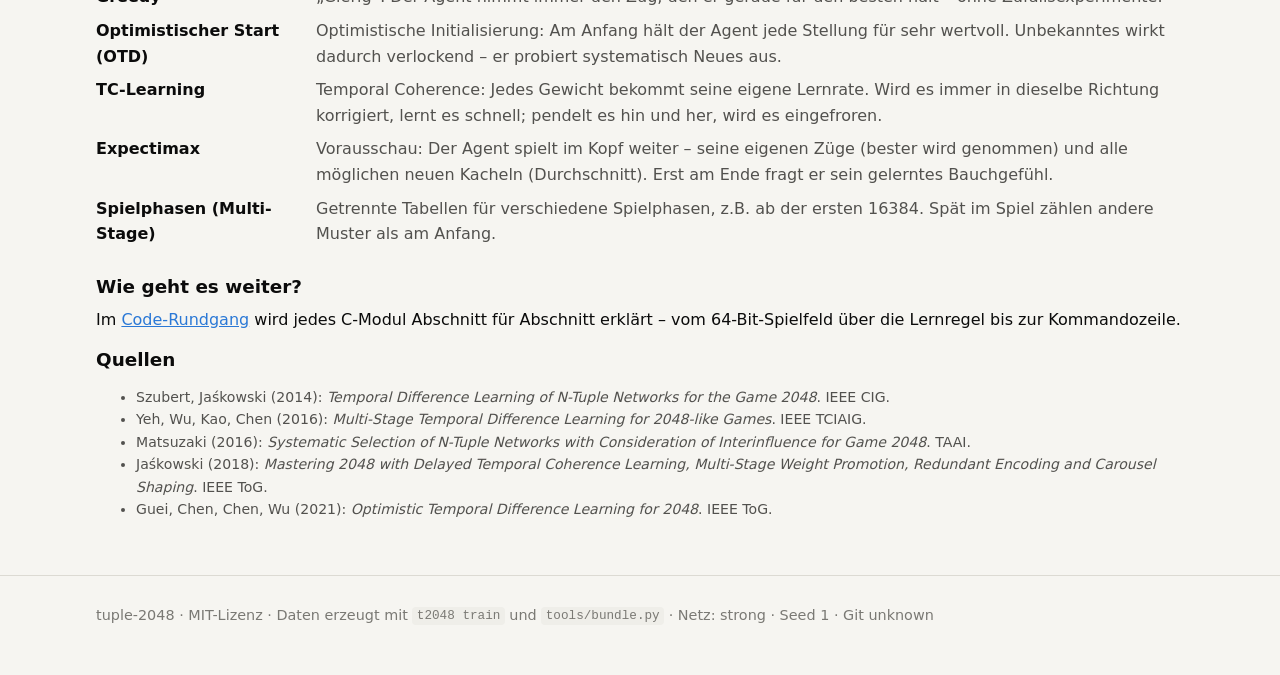
==== commit 7998d4c8: "Use A/B-winning config (OTD + TC) for training target; explain multi-stage result; bump actions Co-A" ====
--- a/web/index.html
+++ b/web/index.html
@@ -275,8 +275,11 @@
           Unbekanntes bleibt verlockend, bis er es ausprobiert hat. So erkundet er systematischer.</li>
         <li><b><span class="term" data-term="tc">TC-Learning</span></b>: Jedes Gewicht bekommt seine eigene Lernrate.
           Fertig gelernte Gewichte werden eingefroren, statt ständig hin und her zu zappeln.</li>
-        <li><b><span class="term" data-term="multistage">Spielphasen</span></b>: Ab der ersten 16384 übernimmt ein
-          eigener Satz Tabellen, der sich nur um das Endspiel kümmert.</li>
+        <li><b><span class="term" data-term="multistage">Spielphasen</span></b>: Ab einer bestimmten Kachel übernimmt ein
+          eigener Satz Tabellen, der sich nur um das Endspiel kümmert. <i>Achtung, Überraschung:</i> In unserem Vergleich
+          hat das <b>geschadet</b>. Die neue Phase startet als Kopie eines noch schwachen Netzes und bekommt danach nur
+          wenig Lernstoff, weil Endspiele selten sind. In der Forschung lohnt sich der Trick erst nach vielen Millionen
+          Partien – nicht jede gute Idee hilft bei jedem Budget.</li>
         <li><b><span class="term" data-term="expectimax">Vorausschau</span></b> (nur beim Spielen, nicht beim Lernen):
           Der Agent denkt ein bis zwei Züge weiter, bevor er sein Bauchgefühl fragt.</li>
       </ul>
--- a/web/css/style.css
+++ b/web/css/style.css
@@ -184,7 +184,12 @@
   background: var(--board); border-radius: 10px; padding: 3%;
   touch-action: none; user-select: none;
 }
-.board .cells, .board .tiles { position: absolute; inset: 3%; }
+.board .cells, .board .tiles, .board .marks { position: absolute; inset: 3%; }
+.board .marks { pointer-events: none; }
+.board .mark { position: absolute; width: 22.75%; height: 22.75%; border-radius: 6px; }
+.board.mini .mark { width: 22%; height: 22%; border-radius: 3px; }
+.board .mark.hl { box-shadow: inset 0 0 0 3px var(--hl, #2a78d6), 0 0 0 2px var(--hl, #2a78d6); background: color-mix(in srgb, var(--hl, #2a78d6) 14%, transparent); }
+.board.mini .mark.hl { box-shadow: inset 0 0 0 2px var(--hl, #2a78d6); }
 .board .cell, .board .tile {
   position: absolute; width: 22.75%; height: 22.75%; border-radius: 6px;
 }
@@ -196,7 +201,7 @@
   container-type: inline-size;
 }
 .board.mini { border-radius: 6px; padding: 4%; }
-.board.mini .cells, .board.mini .tiles { inset: 4%; }
+.board.mini .cells, .board.mini .tiles, .board.mini .marks { inset: 4%; }
 .board.mini .cell, .board.mini .tile { width: 22%; height: 22%; border-radius: 3px; }
 .tile span { font-size: 38cqw; line-height: 1; }
 .tile.n3 span { font-size: 32cqw; } .tile.n4 span { font-size: 26cqw; } .tile.n5 span { font-size: 21cqw; }
